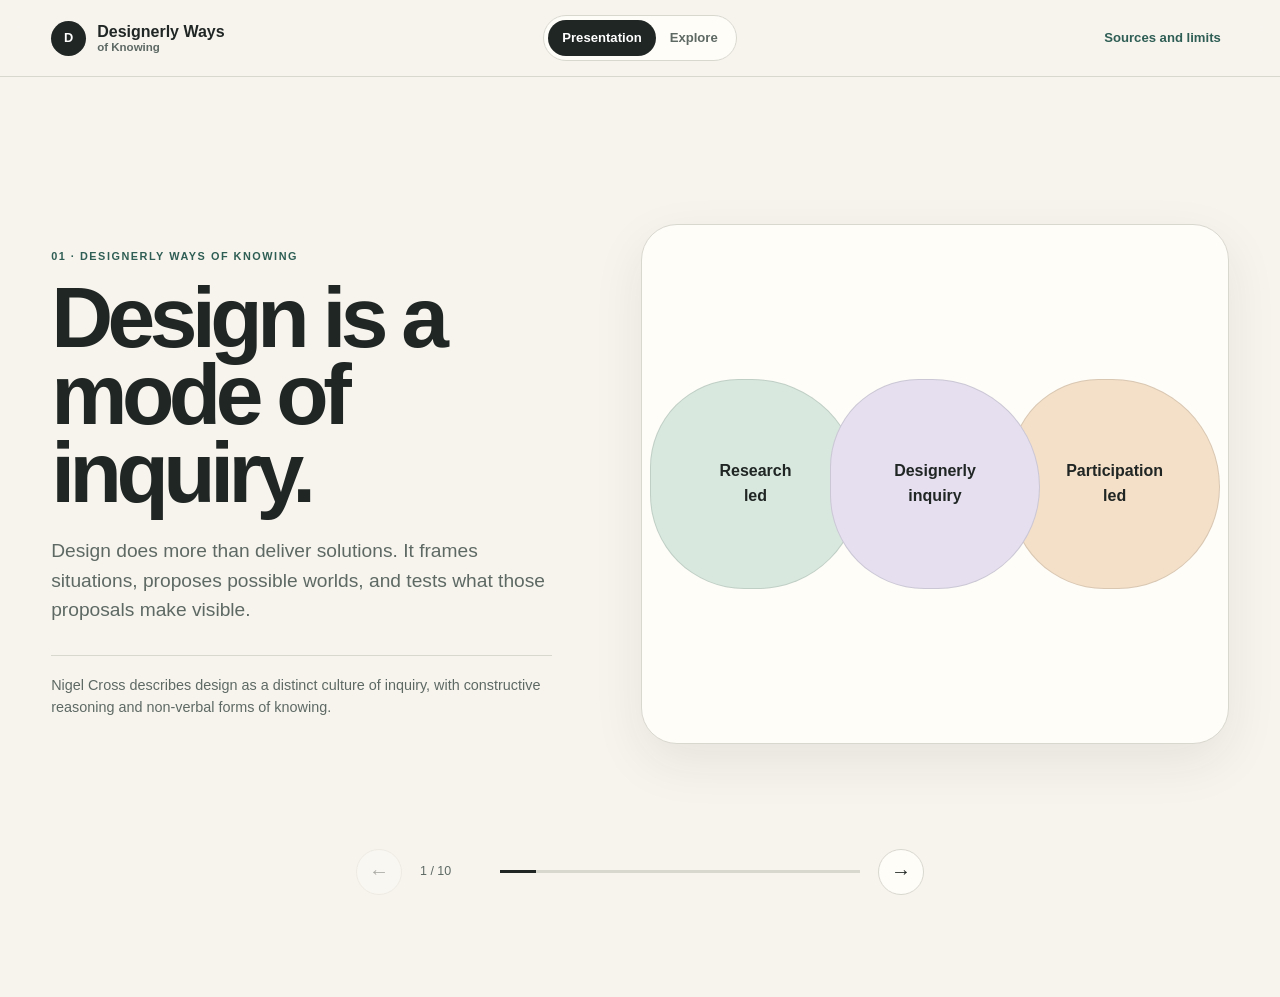
==== designerly-ways-of-knowing/index.html @ 23c3b117 "Add Designerly Ways of Knowing inquiry" ====
<!doctype html>
<html lang="en">
<head>
  <meta charset="utf-8">
  <meta name="viewport" content="width=device-width, initial-scale=1">
  <meta name="description" content="An interactive scholarly inquiry into generative design research as a way of framing, making, reflecting, and knowing with people.">
  <meta name="theme-color" content="#f7f4ee">
  <link rel="icon" href="data:,">
  <title>Designerly Ways of Knowing</title>
  <link rel="stylesheet" href="styles.css?v=1">
  <script type="application/ld+json">
  {"@context":"https://schema.org","@type":"ScholarlyArticle","headline":"Designerly Ways of Knowing","description":"An interactive inquiry into generative design research as a designerly mode of inquiry.","author":{"@type":"Person","name":"David Lamas"},"inLanguage":"en"}
  </script>
</head>
<body>
  <a class="skip-link" href="#main">Skip to content</a>
  <header class="site-header">
    <a class="wordmark" href="../" aria-label="Research maps home">
      <span class="wordmark-mark" aria-hidden="true">D</span>
      <span>Designerly Ways <small>of Knowing</small></span>
    </a>
    <nav class="mode-switch" aria-label="View mode">
      <button class="mode-button is-active" type="button" data-mode="presentation" aria-pressed="true">Presentation</button>
      <button class="mode-button" type="button" data-mode="exploration" aria-pressed="false">Explore</button>
    </nav>
    <button class="text-button" id="sources-open" type="button" aria-haspopup="dialog">Sources and limits</button>
  </header>

  <main id="main" tabindex="-1">
    <section id="presentation" class="mode-view" aria-label="Guided presentation">
      <div class="deck" id="deck" aria-live="polite"></div>
      <div class="deck-controls" aria-label="Presentation controls">
        <button class="round-button" id="slide-prev" type="button" aria-label="Previous step">←</button>
        <div class="deck-progress">
          <span id="slide-count">1 / 10</span>
          <div class="progress-track" aria-hidden="true"><span id="progress-bar"></span></div>
        </div>
        <button class="round-button" id="slide-next" type="button" aria-label="Next step">→</button>
      </div>
    </section>

    <section id="exploration" class="mode-view" hidden aria-label="Explore designerly knowing">
      <div class="explore-intro">
        <div>
          <p class="eyebrow">Exploration mode</p>
          <h1>Follow what makes knowledge expressible.</h1>
          <p>Start with a question. Move between forms of knowledge, expression, process, designed conditions, and interpretation. Each view stays partial by design.</p>
        </div>
        <button class="secondary-button" id="share-state" type="button">Copy this view</button>
      </div>

      <nav class="topic-tabs" id="topic-tabs" role="tablist" aria-label="Exploration topics"></nav>
      <div class="explore-layout">
        <section class="explore-stage" id="explore-stage" aria-live="polite"></section>
        <aside class="question-panel" aria-labelledby="question-title">
          <p class="eyebrow">Inquiry prompts</p>
          <h2 id="question-title">What needs attention?</h2>
          <div id="question-list"></div>
        </aside>
      </div>

      <section class="bridge-section" aria-labelledby="bridge-title">
        <div class="section-heading">
          <div><p class="eyebrow">From material to meaning</p><h2 id="bridge-title">Interpretation is part of the research design.</h2></div>
          <p>Artefacts, stories, maps, and quotations do not explain themselves. Researchers compare, group, contest, and translate them into provisional patterns and possibilities.</p>
        </div>
        <div class="bridge-flow" aria-label="Interpretive movement from traces to possibilities">
          <button type="button" data-bridge="traces"><strong>Traces</strong><span>artefacts, stories, maps</span></button>
          <span aria-hidden="true">→</span>
          <button type="button" data-bridge="patterns"><strong>Patterns</strong><span>similarities, tensions, absences</span></button>
          <span aria-hidden="true">→</span>
          <button type="button" data-bridge="insights"><strong>Insights</strong><span>situated interpretations</span></button>
          <span aria-hidden="true">→</span>
          <button type="button" data-bridge="possibilities"><strong>Possibilities</strong><span>imaginaries and design moves</span></button>
        </div>
        <p class="bridge-note" id="bridge-note" role="status">Select a stage to inspect the interpretive work it requires.</p>
      </section>

      <section class="case-section" id="case" aria-labelledby="case-title">
        <div class="section-heading">
          <div><p class="eyebrow">Applied case</p><h2 id="case-title">Democracy Labs as designed conditions</h2></div>
          <p>The case shows how sequence, artefacts, roles, facilitation, and institutional context shape collective inquiry. It does not establish universal effectiveness.</p>
        </div>
        <div class="case-grid">
          <div class="case-process" id="case-process" aria-label="Democracy Labs process"></div>
          <article class="case-detail" id="case-detail" aria-live="polite"></article>
        </div>
      </section>

      <section class="teaching-section" aria-labelledby="teaching-title">
        <details>
          <summary><span><span class="eyebrow">Optional teaching view</span><strong id="teaching-title">From framing to fieldwork</strong></span><span aria-hidden="true">+</span></summary>
          <p>The nine assignments translate the inquiry into a cumulative trajectory. They are course material, not a universal account of how generative research must proceed.</p>
          <ol id="teaching-path"></ol>
        </details>
      </section>
    </section>
  </main>

  <dialog class="drawer" id="sources-dialog" aria-labelledby="sources-title">
    <div class="drawer-head">
      <div><p class="eyebrow">Reading trail</p><h2 id="sources-title">Sources, construction, and limits</h2></div>
      <button class="icon-button" type="button" data-close="sources-dialog" aria-label="Close sources and limits">×</button>
    </div>
    <p class="drawer-intro">Conceptual sources, methodological sources, applied studies, and course material play different roles. The map is an authored teaching synthesis, not a claim that these sources form one settled theory.</p>
    <div class="source-tabs" id="source-tabs" role="tablist" aria-label="Source categories"></div>
    <div id="source-content"></div>
  </dialog>

  <div class="toast" id="toast" role="status" aria-live="polite"></div>
  <script src="data.js?v=1"></script>
  <script src="app.js?v=1"></script>
</body>
</html>
---- designerly-ways-of-knowing/styles.css ----
:root{--paper:#f7f4ee;--panel:#fffdf8;--ink:#202624;--muted:#5e6964;--line:#d9d8cf;--sage:#d8e8df;--peach:#f4dfc8;--lilac:#e5dff0;--rose:#efd8de;--blue:#dce8f2;--yellow:#f4edbd;--accent:#2f5e54;--focus:#9f4b2f;--shadow:0 18px 52px rgba(36,42,38,.08);--radius:24px;--max:1440px}
*{box-sizing:border-box}
html{scroll-behavior:smooth}
body{margin:0;background:var(--paper);color:var(--ink);font-family:Inter,ui-sans-serif,-apple-system,BlinkMacSystemFont,"Segoe UI",sans-serif;line-height:1.55}
button,input{font:inherit}button{color:inherit}a{color:inherit}:focus-visible{outline:3px solid var(--focus);outline-offset:4px}
.skip-link{position:fixed;top:-80px;left:16px;z-index:20;padding:10px 14px;border-radius:10px;background:var(--ink);color:white}.skip-link:focus{top:12px}
.site-header{position:sticky;top:0;z-index:10;display:grid;grid-template-columns:1fr auto 1fr;align-items:center;gap:22px;width:100%;padding:15px clamp(18px,4vw,58px);border-bottom:1px solid var(--line);background:rgba(247,244,238,.94);backdrop-filter:blur(14px)}
.wordmark{display:inline-flex;align-items:center;gap:11px;width:max-content;text-decoration:none;font-weight:790;line-height:1.05}.wordmark small{display:block;color:var(--muted);font-size:.72em;font-weight:650}.wordmark-mark{display:grid;place-items:center;width:35px;height:35px;border-radius:50%;background:var(--ink);color:white;font-size:.8rem}
.mode-switch{display:flex;padding:4px;border:1px solid var(--line);border-radius:999px;background:var(--panel)}.mode-button,.text-button,.secondary-button,.round-button,.icon-button{border:0;background:transparent;cursor:pointer}.mode-button{padding:8px 14px;border-radius:999px;color:var(--muted);font-size:.82rem;font-weight:760}.mode-button.is-active{background:var(--ink);color:white}.text-button{justify-self:end;padding:8px;color:var(--accent);font-size:.82rem;font-weight:780}.secondary-button{padding:10px 14px;border:1px solid var(--line);border-radius:999px;background:var(--panel);font-size:.82rem;font-weight:760}.secondary-button:hover{border-color:var(--ink)}
main{width:min(var(--max),100%);margin:auto}.mode-view{padding:clamp(24px,4vw,54px) clamp(18px,4vw,58px) clamp(60px,8vw,110px)}
.deck{min-height:calc(100vh - 190px);display:grid;align-items:center}.slide{display:grid;grid-template-columns:minmax(0,.92fr) minmax(380px,1.08fr);gap:clamp(36px,7vw,110px);align-items:center}.slide-copy{max-width:690px}.eyebrow{margin:0 0 14px;color:var(--accent);font-size:.68rem;font-weight:840;letter-spacing:.14em;text-transform:uppercase}.slide h1,.explore-intro h1{margin:0;font-size:clamp(3.1rem,6.7vw,7.2rem);line-height:.9;letter-spacing:-.064em}.slide-copy>p:not(.eyebrow){max-width:610px;margin:25px 0 0;color:var(--muted);font-size:clamp(1.05rem,1.5vw,1.25rem)}.slide-note{margin-top:30px!important;padding:18px 0 0;border-top:1px solid var(--line);font-size:.9rem!important}.slide-visual{min-height:520px;display:grid;place-items:center;border:1px solid var(--line);border-radius:36px;background:var(--panel);box-shadow:var(--shadow);overflow:hidden}.deck-controls{display:flex;align-items:center;justify-content:center;gap:18px;max-width:620px;margin:10px auto 0}.round-button{width:46px;height:46px;border:1px solid var(--line);border-radius:50%;background:var(--panel);font-size:1.25rem}.round-button:disabled{opacity:.35;cursor:default}.deck-progress{display:grid;grid-template-columns:auto minmax(150px,360px);align-items:center;gap:14px;width:min(440px,60vw);color:var(--muted);font-size:.78rem}.progress-track{height:3px;background:var(--line)}.progress-track span{display:block;height:100%;background:var(--ink);transition:width .25s ease}
.diagram{position:relative;width:min(640px,92%);min-height:420px;display:grid;place-items:center}.diagram button{cursor:pointer}.diagram-label{font-size:.68rem;font-weight:800;letter-spacing:.07em;text-transform:uppercase}.landscape{grid-template-columns:repeat(3,1fr);gap:0}.landscape .field{width:210px;height:210px;margin:-18px;border:1px solid rgba(32,38,36,.13);border-radius:45% 55% 52% 48%;display:grid;place-items:center;text-align:center;font-weight:780}.landscape .field:nth-child(1){background:var(--sage)}.landscape .field:nth-child(2){z-index:2;background:var(--lilac)}.landscape .field:nth-child(3){background:var(--peach)}
.coevolution{grid-template-columns:1fr auto 1fr}.coevolution .bubble{width:210px;height:210px;border-radius:50%;display:grid;place-items:center;padding:30px;text-align:center;font-size:1.3rem;font-weight:800}.coevolution .bubble:first-child{background:var(--peach)}.coevolution .bubble:last-child{background:var(--blue)}.coevolution .exchange{font-size:3rem;transform:rotate(12deg)}
.reflection-loop{width:350px;height:350px;border:52px solid var(--sage);border-right-color:var(--peach);border-bottom-color:var(--lilac);border-radius:50%;display:grid;place-items:center;text-align:center}.reflection-loop:before{content:"Action → consequence → attention → reframing";max-width:175px;font-weight:800}.reflection-loop:after{content:"↻";position:absolute;font-size:4rem;color:var(--accent)}
.depth-stack{align-content:center;gap:7px}.depth-stack .layer{width:clamp(220px,38vw,470px);padding:18px;border:1px solid rgba(32,38,36,.12);text-align:center;font-weight:780}.depth-stack .layer:nth-child(1){background:var(--yellow);border-radius:70px 70px 8px 8px}.depth-stack .layer:nth-child(2){width:82%;background:var(--sage)}.depth-stack .layer:nth-child(3){width:68%;background:var(--blue)}.depth-stack .layer:nth-child(4){width:54%;background:var(--rose);border-radius:8px 8px 50px 50px}
.venn{display:flex;justify-content:center}.venn span{width:190px;height:190px;margin:-22px;border:1px solid rgba(32,38,36,.14);border-radius:50%;display:grid;place-items:center;font-size:1.35rem;font-weight:820}.venn span:nth-child(1){background:rgba(244,237,189,.85)}.venn span:nth-child(2){z-index:2;background:rgba(216,232,223,.85)}.venn span:nth-child(3){background:rgba(229,223,240,.85)}
.expression-path{grid-template-columns:1fr auto 1fr auto 1fr;gap:10px}.expression-path .moment{width:150px;height:150px;border-radius:50%;display:grid;place-items:center;text-align:center;font-weight:800}.expression-path .moment:nth-child(1){background:var(--sage)}.expression-path .moment:nth-child(3){background:var(--lilac)}.expression-path .moment:nth-child(5){background:var(--peach)}.expression-path i{font-style:normal;font-size:2rem}
.process-line{grid-template-columns:repeat(4,1fr);gap:8px}.process-line .phase{min-height:230px;display:flex;flex-direction:column;justify-content:space-between;padding:24px 18px;border:1px solid rgba(32,38,36,.12);border-radius:80px 80px 20px 20px;text-align:center;font-weight:800}.process-line .phase small{color:var(--muted);font-weight:650}.process-line .phase:nth-child(1){background:var(--yellow)}.process-line .phase:nth-child(2){background:var(--sage)}.process-line .phase:nth-child(3){background:var(--rose)}.process-line .phase:nth-child(4){background:var(--blue)}
.bridge-mini{grid-template-columns:repeat(4,1fr);gap:8px}.bridge-mini span{min-height:120px;padding:18px;border:1px solid var(--line);display:grid;place-items:center;text-align:center;font-weight:780}.bridge-mini span:nth-child(1){background:var(--panel)}.bridge-mini span:nth-child(2){background:var(--sage)}.bridge-mini span:nth-child(3){background:var(--lilac)}.bridge-mini span:nth-child(4){background:var(--peach)}
.conditions-orbit{width:410px;height:410px;border-radius:50%;background:var(--lilac)}.conditions-orbit strong{z-index:2;width:145px;height:145px;border-radius:50%;display:grid;place-items:center;background:var(--ink);color:white;text-align:center}.conditions-orbit span{position:absolute;width:112px;height:112px;border:1px solid var(--line);border-radius:50%;display:grid;place-items:center;background:var(--panel);text-align:center;font-size:.75rem;font-weight:760}.conditions-orbit span:nth-of-type(1){top:0;left:149px}.conditions-orbit span:nth-of-type(2){right:5px;top:72px}.conditions-orbit span:nth-of-type(3){right:25px;bottom:44px}.conditions-orbit span:nth-of-type(4){bottom:0;left:149px}.conditions-orbit span:nth-of-type(5){left:25px;bottom:44px}.conditions-orbit span:nth-of-type(6){left:5px;top:72px}
.open-loop{width:370px;height:370px;border:50px solid var(--sage);border-right-color:transparent;border-radius:50%;display:grid;place-items:center;transform:rotate(-22deg)}.open-loop strong{max-width:190px;transform:rotate(22deg);text-align:center;font-size:1.35rem}.open-loop:after{content:"→";position:absolute;right:-8px;top:69px;transform:rotate(22deg);font-size:3rem}
.explore-intro{display:flex;justify-content:space-between;gap:36px;align-items:end;padding:20px 0 55px}.explore-intro>div{max-width:880px}.explore-intro h1{font-size:clamp(3rem,6vw,6.5rem)}.explore-intro p:last-child{max-width:670px;margin:24px 0 0;color:var(--muted);font-size:1.08rem}.topic-tabs,.source-tabs{display:flex;gap:8px;overflow-x:auto;padding:4px 3px 15px}.topic-tab,.source-tab{flex:none;padding:10px 15px;border:1px solid var(--line);border-radius:999px;background:var(--panel);cursor:pointer;font-size:.82rem;font-weight:770}.topic-tab[aria-selected="true"],.source-tab[aria-selected="true"]{border-color:var(--ink);background:var(--ink);color:white}.explore-layout{display:grid;grid-template-columns:minmax(0,1fr) 340px;gap:18px}.explore-stage,.question-panel{border:1px solid var(--line);border-radius:28px;background:var(--panel);box-shadow:var(--shadow)}.explore-stage{min-height:650px;padding:clamp(24px,4vw,48px)}.question-panel{padding:26px;align-self:start}.question-panel h2{margin:0 0 20px;font-size:1.45rem}.question-panel button{width:100%;padding:12px 0;border:0;border-top:1px solid var(--line);background:transparent;text-align:left;cursor:pointer;color:var(--muted);font-size:.86rem}.question-panel button:hover,.question-panel button.is-active{color:var(--ink)}.explore-head{max-width:760px}.explore-head h2{margin:0;font-size:clamp(2rem,4vw,4.2rem);line-height:.98;letter-spacing:-.045em}.explore-head p{color:var(--muted)}.interactive-area{margin-top:42px}.item-controls{display:flex;flex-wrap:wrap;gap:9px}.item-button{padding:10px 14px;border:1px solid var(--line);border-radius:999px;background:transparent;cursor:pointer;font-size:.82rem;font-weight:760}.item-button[aria-pressed="true"]{border-color:var(--ink);background:var(--ink);color:white}.item-detail{min-height:190px;margin-top:20px;padding:26px;border-radius:20px;background:var(--paper)}.item-detail h3{margin:0 0 10px;font-size:1.55rem}.item-detail p{max-width:720px;margin:0;color:var(--muted)}
.map-view{position:relative;min-height:400px;display:grid;grid-template-columns:repeat(3,1fr);gap:14px;align-items:center}.map-node{min-height:130px;padding:18px;border:1px solid var(--line);border-radius:50%;background:var(--panel);cursor:pointer;font-weight:800}.map-node[aria-pressed="true"]{background:var(--sage);border-color:var(--accent)}.map-node:nth-child(2n){transform:translateY(24px)}
.depth-view{display:grid;gap:8px;justify-items:center}.depth-view button{width:min(100%,620px);padding:18px;border:1px solid var(--line);background:var(--panel);cursor:pointer;font-weight:800}.depth-view button:nth-child(1){width:100%;background:var(--yellow);border-radius:60px 60px 8px 8px}.depth-view button:nth-child(2){width:86%;background:var(--sage)}.depth-view button:nth-child(3){width:72%;background:var(--blue)}.depth-view button:nth-child(4){width:58%;background:var(--rose);border-radius:8px 8px 40px 40px}.depth-view button[aria-pressed="true"]{outline:3px solid var(--ink);outline-offset:2px}
.expression-workspace{display:grid;grid-template-columns:1fr 1fr;gap:22px}.expression-forms,.time-forms{display:grid;gap:9px}.expression-forms button,.time-forms button{padding:18px;border:1px solid var(--line);border-radius:16px;background:var(--panel);cursor:pointer;text-align:left;font-weight:800}.expression-forms button[aria-pressed="true"]{background:var(--lilac)}.time-forms button[aria-pressed="true"]{background:var(--peach)}
.condition-grid{display:grid;grid-template-columns:repeat(4,1fr);gap:10px}.condition-grid button{min-height:110px;padding:16px;border:1px solid var(--line);border-radius:18px;background:var(--panel);cursor:pointer;font-weight:780}.condition-grid button[aria-pressed="true"]{background:var(--sage);border-color:var(--accent)}
.bridge-section,.case-section,.teaching-section{margin-top:54px}.section-heading{display:flex;justify-content:space-between;gap:30px;align-items:end;margin-bottom:24px}.section-heading h2{max-width:780px;margin:0;font-size:clamp(2rem,4vw,4rem);line-height:1;letter-spacing:-.045em}.section-heading>p{max-width:430px;margin:0;color:var(--muted)}.bridge-flow{display:grid;grid-template-columns:1fr auto 1fr auto 1fr auto 1fr;align-items:center;gap:8px}.bridge-flow button{min-height:150px;padding:20px;border:1px solid var(--line);border-radius:22px;background:var(--panel);cursor:pointer}.bridge-flow button:hover,.bridge-flow button.is-active{background:var(--sage)}.bridge-flow strong,.bridge-flow span{display:block}.bridge-flow span{color:var(--muted);font-size:.76rem}.bridge-flow>span{color:var(--ink);font-size:1.5rem}.bridge-note{min-height:53px;margin:14px 0 0;padding:14px 18px;border-left:3px solid var(--accent);background:var(--panel);color:var(--muted)}
.case-grid{display:grid;grid-template-columns:.9fr 1.1fr;gap:18px}.case-process{display:grid;grid-template-columns:repeat(2,1fr);gap:10px}.case-process button{min-height:145px;padding:18px;border:1px solid var(--line);border-radius:22px;background:var(--panel);cursor:pointer;text-align:left}.case-process button span{display:block;color:var(--accent);font-size:.7rem;font-weight:840}.case-process button strong{display:block;margin-top:18px;font-size:1.1rem}.case-process button[aria-pressed="true"]{background:var(--peach);border-color:var(--focus)}.case-detail{min-height:300px;padding:clamp(25px,4vw,44px);border:1px solid var(--line);border-radius:28px;background:var(--panel)}.case-detail h3{margin:0 0 15px;font-size:2rem}.case-detail p{color:var(--muted)}.case-cautions{margin:24px 0 0;padding:18px;border-radius:18px;background:var(--paper);font-size:.86rem}
.teaching-section details{border-top:1px solid var(--line);border-bottom:1px solid var(--line)}.teaching-section summary{display:flex;justify-content:space-between;align-items:center;padding:24px 0;cursor:pointer;list-style:none}.teaching-section summary strong{display:block;font-size:1.4rem}.teaching-section summary>span:last-child{font-size:2rem}.teaching-section details[open] summary>span:last-child{transform:rotate(45deg)}.teaching-section>details>p{max-width:700px;color:var(--muted)}#teaching-path{display:grid;grid-template-columns:repeat(3,1fr);gap:8px;padding:0 0 28px;counter-reset:item;list-style:none}#teaching-path li{padding:16px;border:1px solid var(--line);border-radius:16px;background:var(--panel);font-size:.86rem}#teaching-path li:before{counter-increment:item;content:counter(item,decimal-leading-zero);display:block;margin-bottom:12px;color:var(--accent);font-size:.7rem;font-weight:820}
.drawer{width:min(860px,calc(100% - 24px));max-height:88vh;padding:0;border:1px solid var(--line);border-radius:28px;background:var(--panel);color:var(--ink);box-shadow:0 30px 100px rgba(20,25,23,.2)}.drawer::backdrop{background:rgba(32,38,36,.36);backdrop-filter:blur(4px)}.drawer-head{position:sticky;top:0;z-index:2;display:flex;justify-content:space-between;align-items:start;padding:28px 32px 20px;border-bottom:1px solid var(--line);background:var(--panel)}.drawer h2{margin:0;font-size:2rem}.icon-button{width:42px;height:42px;border:1px solid var(--line);border-radius:50%;font-size:1.4rem}.drawer-intro{padding:22px 32px 0;color:var(--muted)}.source-tabs{padding:10px 32px 18px}.source-list,.limits-panel{padding:0 32px 32px}.source-item{padding:19px 0;border-top:1px solid var(--line)}.source-item h3{margin:0 0 5px;font-size:1rem}.source-item p{margin:5px 0;color:var(--muted);font-size:.84rem}.source-item a{color:var(--accent);font-weight:760}.limits-panel ol{padding-left:22px}.limits-panel li{margin:9px 0}.construction-note{padding:16px;border-radius:16px;background:var(--paper);color:var(--muted)}.toast{position:fixed;right:20px;bottom:20px;z-index:20;padding:11px 15px;border-radius:12px;background:var(--ink);color:white;font-size:.82rem;opacity:0;pointer-events:none;transform:translateY(8px);transition:.2s}.toast.is-visible{opacity:1;transform:none}
@media(max-width:980px){.slide{grid-template-columns:1fr}.slide-visual{min-height:430px}.deck{min-height:auto}.explore-layout{grid-template-columns:1fr}.question-panel{position:static}.condition-grid{grid-template-columns:repeat(2,1fr)}.bridge-flow{grid-template-columns:1fr}.bridge-flow>span{transform:rotate(90deg);text-align:center}.case-grid{grid-template-columns:1fr}.section-heading{align-items:start;flex-direction:column}.explore-intro{align-items:start;flex-direction:column}.explore-intro .secondary-button{align-self:flex-start}}
@media(max-width:680px){.site-header{grid-template-columns:1fr auto}.mode-switch{grid-column:1/-1;grid-row:2;justify-self:stretch}.mode-button{flex:1}.text-button{grid-column:2;grid-row:1}.wordmark{font-size:.88rem}.mode-view{padding-top:28px}.slide h1{font-size:clamp(2.8rem,16vw,4.8rem)}.slide-visual{min-height:360px;border-radius:24px}.diagram{min-height:330px}.landscape .field{width:135px;height:135px;margin:-12px;font-size:.72rem}.coevolution .bubble{width:140px;height:140px;padding:18px;font-size:.95rem}.reflection-loop{width:260px;height:260px;border-width:38px}.venn span{width:125px;height:125px;margin:-14px;font-size:1rem}.expression-path{grid-template-columns:1fr}.expression-path i{transform:rotate(90deg);text-align:center}.process-line{grid-template-columns:repeat(2,1fr)}.conditions-orbit{width:310px;height:310px}.conditions-orbit strong{width:115px;height:115px}.conditions-orbit span{width:83px;height:83px;font-size:.63rem}.conditions-orbit span:nth-of-type(1){left:114px}.conditions-orbit span:nth-of-type(2){top:51px}.conditions-orbit span:nth-of-type(3){bottom:30px}.conditions-orbit span:nth-of-type(4){left:114px}.conditions-orbit span:nth-of-type(5){bottom:30px}.conditions-orbit span:nth-of-type(6){top:51px}.open-loop{width:270px;height:270px;border-width:36px}.explore-stage{min-height:560px}.map-view{grid-template-columns:repeat(2,1fr)}.map-node:nth-child(2n){transform:none}.expression-workspace{grid-template-columns:1fr}.condition-grid{grid-template-columns:1fr 1fr}.case-process{grid-template-columns:1fr 1fr}#teaching-path{grid-template-columns:1fr}.drawer-head,.drawer-intro,.source-tabs,.source-list,.limits-panel{padding-left:20px;padding-right:20px}}
@media(max-width:440px){.landscape{grid-template-columns:1fr}.landscape .field{margin:-10px}.coevolution{grid-template-columns:1fr}.coevolution .exchange{transform:rotate(90deg)}.depth-stack .layer{font-size:.78rem}.process-line{grid-template-columns:1fr 1fr}.bridge-mini{grid-template-columns:1fr 1fr}.case-process{grid-template-columns:1fr}.condition-grid{grid-template-columns:1fr}.deck-progress{grid-template-columns:auto 1fr}.slide-visual{min-height:390px}}
@media(prefers-reduced-motion:reduce){*{scroll-behavior:auto!important;transition:none!important;animation:none!important}}
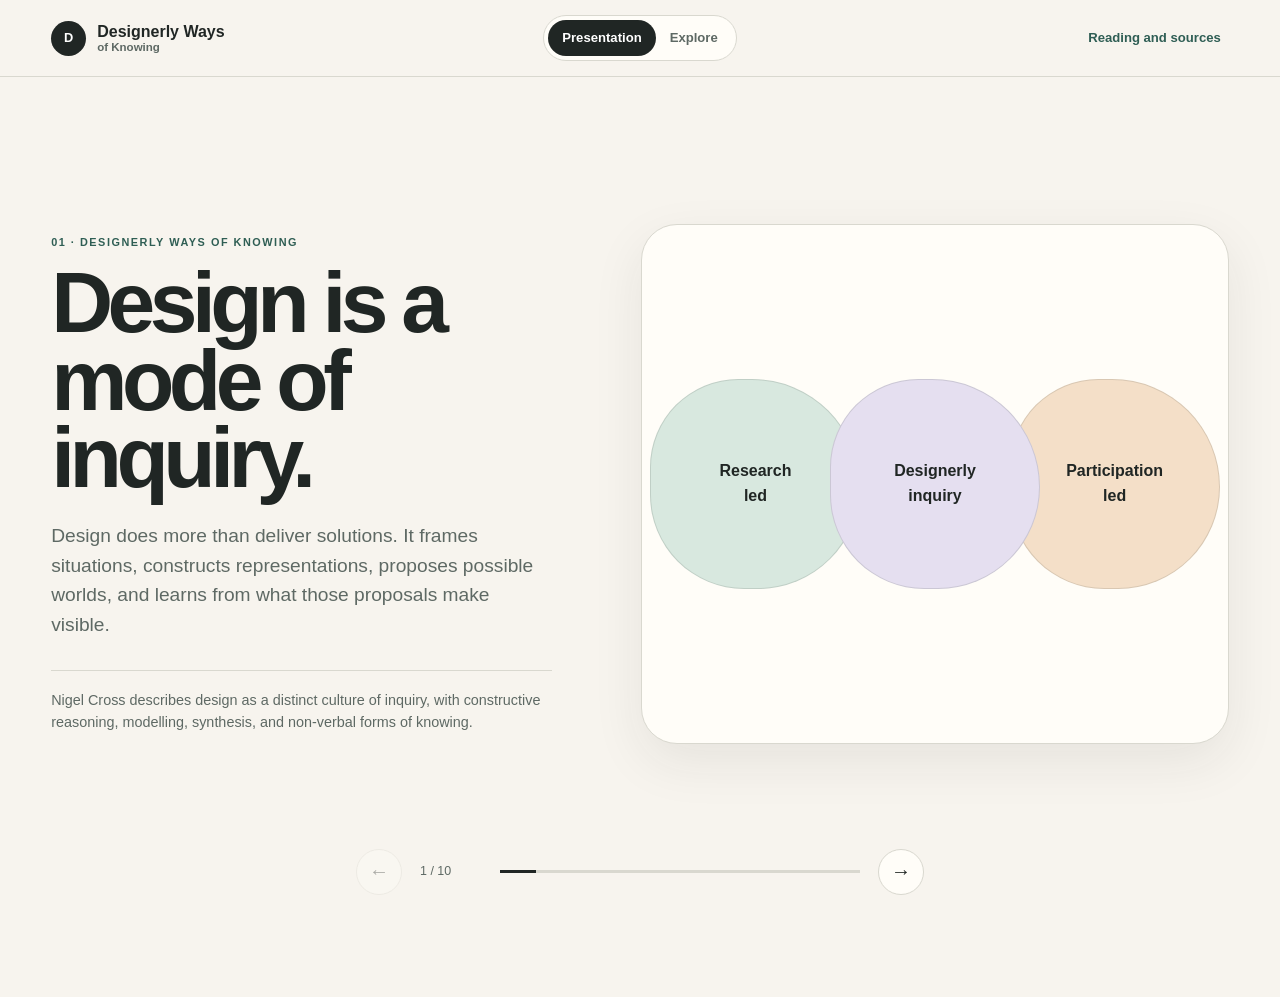
==== commit cb367bd1: "Expand Designerly Ways inquiry and source library" ====
--- a/designerly-ways-of-knowing/index.html
+++ b/designerly-ways-of-knowing/index.html
@@ -7,7 +7,7 @@
   <meta name="theme-color" content="#f7f4ee">
   <link rel="icon" href="data:,">
   <title>Designerly Ways of Knowing</title>
-  <link rel="stylesheet" href="styles.css?v=1">
+  <link rel="stylesheet" href="styles.css?v=2">
   <script type="application/ld+json">
   {"@context":"https://schema.org","@type":"ScholarlyArticle","headline":"Designerly Ways of Knowing","description":"An interactive inquiry into generative design research as a designerly mode of inquiry.","author":{"@type":"Person","name":"David Lamas"},"inLanguage":"en"}
   </script>
@@ -23,7 +23,7 @@
       <button class="mode-button is-active" type="button" data-mode="presentation" aria-pressed="true">Presentation</button>
       <button class="mode-button" type="button" data-mode="exploration" aria-pressed="false">Explore</button>
     </nav>
-    <button class="text-button" id="sources-open" type="button" aria-haspopup="dialog">Sources and limits</button>
+    <button class="text-button" id="sources-open" type="button" aria-haspopup="dialog">Reading and sources</button>
   </header>
 
   <main id="main" tabindex="-1">
@@ -44,10 +44,17 @@
         <div>
           <p class="eyebrow">Exploration mode</p>
           <h1>Follow what makes knowledge expressible.</h1>
-          <p>Start with a question. Move between forms of knowledge, expression, process, designed conditions, and interpretation. Each view stays partial by design.</p>
+          <p>Explore design as inquiry through its intellectual foundations, forms of reasoning, ways of expressing knowledge, material tools, staged processes, interpretive work, and designed conditions. Each view stays partial by design.</p>
         </div>
         <button class="secondary-button" id="share-state" type="button">Copy this view</button>
       </div>
+
+      <div class="corpus-strip" id="corpus-strip" aria-label="Contents of the inquiry"></div>
+
+      <section class="term-clarifier" aria-label="Terminology used in this inquiry">
+        <article><p class="eyebrow">Generative research</p><h2>Research that creates conditions for something not yet fully formed to emerge.</h2><p>The phrase can describe inquiries that generate ideas, accounts, hypotheses, or futures. Its meaning depends on the field and should not be assumed from the adjective alone.</p></article>
+        <article><p class="eyebrow">Generative design research</p><h2>A participatory design-research tradition centred on expression through making.</h2><p>Here it refers more specifically to research that combines sensitising, saying, doing, making, collective creativity, and future-oriented exploration so that tacit or latent knowing can take provisional form.</p></article>
+      </section>
 
       <nav class="topic-tabs" id="topic-tabs" role="tablist" aria-label="Exploration topics"></nav>
       <div class="explore-layout">
@@ -78,19 +85,29 @@
 
       <section class="case-section" id="case" aria-labelledby="case-title">
         <div class="section-heading">
-          <div><p class="eyebrow">Applied case</p><h2 id="case-title">Democracy Labs as designed conditions</h2></div>
-          <p>The case shows how sequence, artefacts, roles, facilitation, and institutional context shape collective inquiry. It does not establish universal effectiveness.</p>
+          <div><p class="eyebrow">Worked methodological illustration</p><h2 id="case-title">D4.1 shows how generative design research is approached.</h2></div>
+          <p>Democracy is the application domain. The wider methodological value lies in seeing how framing, sensitising, tools, sequence, roles, facilitation, recording, analysis, and adaptation are designed together. The case is inspectable, but it is not a universal recipe.</p>
         </div>
         <div class="case-grid">
           <div class="case-process" id="case-process" aria-label="Democracy Labs process"></div>
           <article class="case-detail" id="case-detail" aria-live="polite"></article>
         </div>
+        <div class="case-evidence" id="case-evidence"></div>
+      </section>
+
+      <section class="reading-section" id="reading" aria-labelledby="reading-title">
+        <div class="section-heading">
+          <div><p class="eyebrow">Claims and evidence</p><h2 id="reading-title">Read the inquiry through its sources.</h2></div>
+          <p>Foundational texts, methodological work, critical perspectives, empirical studies, and applied cases play different roles. Filter the library to inspect what each source contributes and what it cannot establish.</p>
+        </div>
+        <div class="reading-filters" id="reading-filters" role="group" aria-label="Filter reading library"></div>
+        <div class="reading-grid" id="reading-grid"></div>
       </section>
 
       <section class="teaching-section" aria-labelledby="teaching-title">
         <details>
-          <summary><span><span class="eyebrow">Optional teaching view</span><strong id="teaching-title">From framing to fieldwork</strong></span><span aria-hidden="true">+</span></summary>
-          <p>The nine assignments translate the inquiry into a cumulative trajectory. They are course material, not a universal account of how generative research must proceed.</p>
+          <summary><span><span class="eyebrow">Operational trajectory</span><strong id="teaching-title">How an inquiry becomes fieldwork</strong></span><span aria-hidden="true">+</span></summary>
+          <p>This nine-move trajectory was reconstructed from the course work as an example of how ideas become a situated protocol. It is included as methodological evidence, not as a student-facing course schedule or a universal recipe.</p>
           <ol id="teaching-path"></ol>
         </details>
       </section>
@@ -102,13 +119,16 @@
       <div><p class="eyebrow">Reading trail</p><h2 id="sources-title">Sources, construction, and limits</h2></div>
       <button class="icon-button" type="button" data-close="sources-dialog" aria-label="Close sources and limits">×</button>
     </div>
-    <p class="drawer-intro">Conceptual sources, methodological sources, applied studies, and course material play different roles. The map is an authored teaching synthesis, not a claim that these sources form one settled theory.</p>
+    <p class="drawer-intro">Conceptual sources, methodological sources, critical perspectives, empirical studies, applied cases, and public resources play different roles. This inquiry is an authored synthesis, not a claim that they form one settled theory.</p>
     <div class="source-tabs" id="source-tabs" role="tablist" aria-label="Source categories"></div>
     <div id="source-content"></div>
   </dialog>
 
   <div class="toast" id="toast" role="status" aria-live="polite"></div>
-  <script src="data.js?v=1"></script>
-  <script src="app.js?v=1"></script>
+  <script src="data/core.js?v=2"></script>
+  <script src="data/inquiry.js?v=2"></script>
+  <script src="data/democracy-labs.js?v=2"></script>
+  <script src="data/sources.js?v=2"></script>
+  <script src="app.js?v=2"></script>
 </body>
 </html>
--- a/designerly-ways-of-knowing/styles.css
+++ b/designerly-ways-of-knowing/styles.css
@@ -28,7 +28,21 @@
 .case-grid{display:grid;grid-template-columns:.9fr 1.1fr;gap:18px}.case-process{display:grid;grid-template-columns:repeat(2,1fr);gap:10px}.case-process button{min-height:145px;padding:18px;border:1px solid var(--line);border-radius:22px;background:var(--panel);cursor:pointer;text-align:left}.case-process button span{display:block;color:var(--accent);font-size:.7rem;font-weight:840}.case-process button strong{display:block;margin-top:18px;font-size:1.1rem}.case-process button[aria-pressed="true"]{background:var(--peach);border-color:var(--focus)}.case-detail{min-height:300px;padding:clamp(25px,4vw,44px);border:1px solid var(--line);border-radius:28px;background:var(--panel)}.case-detail h3{margin:0 0 15px;font-size:2rem}.case-detail p{color:var(--muted)}.case-cautions{margin:24px 0 0;padding:18px;border-radius:18px;background:var(--paper);font-size:.86rem}
 .teaching-section details{border-top:1px solid var(--line);border-bottom:1px solid var(--line)}.teaching-section summary{display:flex;justify-content:space-between;align-items:center;padding:24px 0;cursor:pointer;list-style:none}.teaching-section summary strong{display:block;font-size:1.4rem}.teaching-section summary>span:last-child{font-size:2rem}.teaching-section details[open] summary>span:last-child{transform:rotate(45deg)}.teaching-section>details>p{max-width:700px;color:var(--muted)}#teaching-path{display:grid;grid-template-columns:repeat(3,1fr);gap:8px;padding:0 0 28px;counter-reset:item;list-style:none}#teaching-path li{padding:16px;border:1px solid var(--line);border-radius:16px;background:var(--panel);font-size:.86rem}#teaching-path li:before{counter-increment:item;content:counter(item,decimal-leading-zero);display:block;margin-bottom:12px;color:var(--accent);font-size:.7rem;font-weight:820}
 .drawer{width:min(860px,calc(100% - 24px));max-height:88vh;padding:0;border:1px solid var(--line);border-radius:28px;background:var(--panel);color:var(--ink);box-shadow:0 30px 100px rgba(20,25,23,.2)}.drawer::backdrop{background:rgba(32,38,36,.36);backdrop-filter:blur(4px)}.drawer-head{position:sticky;top:0;z-index:2;display:flex;justify-content:space-between;align-items:start;padding:28px 32px 20px;border-bottom:1px solid var(--line);background:var(--panel)}.drawer h2{margin:0;font-size:2rem}.icon-button{width:42px;height:42px;border:1px solid var(--line);border-radius:50%;font-size:1.4rem}.drawer-intro{padding:22px 32px 0;color:var(--muted)}.source-tabs{padding:10px 32px 18px}.source-list,.limits-panel{padding:0 32px 32px}.source-item{padding:19px 0;border-top:1px solid var(--line)}.source-item h3{margin:0 0 5px;font-size:1rem}.source-item p{margin:5px 0;color:var(--muted);font-size:.84rem}.source-item a{color:var(--accent);font-weight:760}.limits-panel ol{padding-left:22px}.limits-panel li{margin:9px 0}.construction-note{padding:16px;border-radius:16px;background:var(--paper);color:var(--muted)}.toast{position:fixed;right:20px;bottom:20px;z-index:20;padding:11px 15px;border-radius:12px;background:var(--ink);color:white;font-size:.82rem;opacity:0;pointer-events:none;transform:translateY(8px);transition:.2s}.toast.is-visible{opacity:1;transform:none}
+.corpus-strip{display:grid;grid-template-columns:repeat(6,1fr);gap:8px;margin:0 0 28px}.corpus-strip div{min-height:92px;padding:15px;border:1px solid var(--line);border-radius:17px;background:var(--panel)}.corpus-strip strong,.corpus-strip span{display:block}.corpus-strip strong{font-size:1.6rem;line-height:1}.corpus-strip span{margin-top:9px;color:var(--muted);font-size:.72rem}
+.term-clarifier{display:grid;grid-template-columns:1fr 1fr;gap:10px;margin:0 0 28px}.term-clarifier article{padding:22px;border:1px solid var(--line);border-radius:20px;background:var(--panel)}.term-clarifier article:first-child{background:var(--blue)}.term-clarifier article:last-child{background:var(--lilac)}.term-clarifier h2{margin:0;font-size:1.25rem;line-height:1.15}.term-clarifier p:last-child{margin-bottom:0;color:var(--muted);font-size:.84rem}
+.detail-row{display:grid;grid-template-columns:145px 1fr;gap:18px;margin-top:16px;padding-top:16px;border-top:1px solid var(--line);font-size:.86rem}.detail-row span{color:var(--muted)}.lead-question{margin-bottom:18px!important;color:var(--ink)!important;font-size:1.05rem;font-weight:720}.formula{display:inline-block;margin:0 0 18px!important;padding:7px 11px;border-radius:8px;background:var(--ink);color:white!important;font-family:ui-monospace,SFMono-Regular,Menlo,monospace;font-size:.78rem}
+.landscape-axis{display:flex;justify-content:space-between;margin-bottom:10px;color:var(--muted);font-size:.7rem;font-weight:750;text-transform:uppercase;letter-spacing:.08em}.landscape-grid{display:grid;grid-template-columns:repeat(4,1fr);gap:9px}.landscape-grid button,.reasoning-grid button,.process-browser button,.analysis-flow button{padding:15px;border:1px solid var(--line);border-radius:16px;background:var(--panel);cursor:pointer;font-weight:760}.landscape-grid button[aria-pressed="true"],.reasoning-grid button[aria-pressed="true"],.process-browser button[aria-pressed="true"],.analysis-flow button[aria-pressed="true"]{border-color:var(--accent);background:var(--sage)}
+.reasoning-grid{display:grid;grid-template-columns:repeat(3,1fr);gap:10px}.reasoning-grid button{min-height:105px;font-size:1rem}.reasoning-grid button:nth-child(1){background:var(--blue)}.reasoning-grid button:nth-child(2){background:var(--yellow)}.reasoning-grid button:nth-child(3){background:var(--peach)}.reasoning-diagram{grid-template-columns:repeat(3,1fr);gap:10px}.reasoning-diagram span,.reasoning-diagram strong{width:160px;height:160px;border:1px solid var(--line);border-radius:50%;display:grid;place-items:center;text-align:center}.reasoning-diagram span:nth-child(1){background:var(--blue)}.reasoning-diagram span:nth-child(2){background:var(--yellow)}.reasoning-diagram strong{background:var(--peach)}.reasoning-diagram small{display:block;color:var(--muted)}
+.reflection-diagram{grid-template-columns:repeat(2,110px);grid-template-rows:repeat(2,110px);gap:105px}.reflection-diagram>span{z-index:2;display:grid;place-items:center;border:1px solid var(--line);border-radius:50%;background:var(--panel);font-weight:800}.reflection-diagram .reflection-loop{position:absolute;width:350px;height:350px;border-width:42px}.reflection-diagram .reflection-loop:before{content:""}.reflection-diagram .reflection-loop:after{content:"↻"}
+.tool-filters,.reading-filters{display:flex;flex-wrap:wrap;gap:8px;margin-bottom:16px}.tool-filters button,.reading-filters button{padding:8px 12px;border:1px solid var(--line);border-radius:999px;background:var(--panel);cursor:pointer;font-size:.78rem;font-weight:740}.tool-filters button[aria-pressed="true"],.reading-filters button[aria-pressed="true"]{border-color:var(--ink);background:var(--ink);color:white}.tool-browser{display:grid;grid-template-columns:minmax(260px,.72fr) minmax(0,1.28fr);gap:14px}.tool-list{max-height:520px;overflow:auto;padding-right:5px}.tool-list button{width:100%;display:grid;gap:4px;padding:14px;border:0;border-bottom:1px solid var(--line);background:transparent;cursor:pointer;text-align:left}.tool-list button[aria-pressed="true"]{border-radius:14px;background:var(--lilac)}.tool-list span,.tool-list small{color:var(--muted);font-size:.68rem}.tool-list strong{font-size:.92rem}.tool-detail{margin-top:0}
+.process-browser{display:grid;grid-template-columns:repeat(6,1fr);gap:7px}.process-browser button{min-height:105px;padding:10px;font-size:.78rem}.move-grid{display:grid;grid-template-columns:repeat(2,1fr);gap:7px;margin-top:18px}.move-grid span{padding:10px;border-radius:10px;background:var(--panel);font-size:.78rem}.analysis-flow{display:grid;grid-template-columns:repeat(6,1fr);gap:7px}.analysis-flow button{position:relative;min-height:82px;font-size:.75rem}.analysis-flow button:not(:last-child):after{content:"→";position:absolute;right:-10px;top:30px;z-index:2}.case-overview{padding:clamp(24px,4vw,40px);border-radius:24px;background:var(--lilac)}.case-overview h3{max-width:760px;margin:0;font-size:clamp(2rem,4vw,3.8rem);line-height:1}.case-overview>p:not(.eyebrow){max-width:780px;color:var(--muted)}.case-metrics{display:grid;grid-template-columns:repeat(3,1fr);gap:8px;margin:26px 0}.case-metrics div{padding:15px;border-radius:15px;background:rgba(255,253,248,.72)}.case-metrics strong,.case-metrics span,.case-metrics small{display:block}.case-metrics strong{font-size:1.45rem}.case-metrics span{font-weight:750}.case-metrics small{margin-top:5px;color:var(--muted)}
+.case-columns{display:grid;grid-template-columns:1fr 1fr;gap:18px;margin:20px 0}.case-columns strong{font-size:.78rem;text-transform:uppercase;letter-spacing:.08em}.case-columns ul{margin:8px 0 0;padding-left:18px;color:var(--muted);font-size:.86rem}.case-evidence{margin-top:18px}.case-condition-tabs{display:grid;grid-template-columns:repeat(4,1fr);gap:8px}.case-condition-tabs details{padding:14px;border:1px solid var(--line);border-radius:15px;background:var(--panel)}.case-condition-tabs summary{cursor:pointer;font-weight:780}.case-condition-tabs p{font-size:.78rem;color:var(--muted)}.evidence-ledger{margin-top:36px}.evidence-ledger>h3,.proposal-grid>h3{grid-column:1/-1;margin:0 0 10px;font-size:1.5rem}.evidence-ledger{display:grid;grid-template-columns:repeat(2,1fr);gap:9px}.evidence-ledger article,.proposal-grid article{padding:18px;border:1px solid var(--line);border-radius:17px;background:var(--panel)}.evidence-ledger h4,.proposal-grid h4{margin:0 0 9px}.evidence-ledger p,.proposal-grid p,.proposal-grid small{color:var(--muted);font-size:.8rem}.proposal-grid{display:grid;grid-template-columns:repeat(3,1fr);gap:9px;margin-top:36px}
+.reading-section{margin-top:70px}.reading-grid{display:grid;grid-template-columns:repeat(3,1fr);gap:10px}.reading-card{display:flex;flex-direction:column;min-height:380px;padding:22px;border:1px solid var(--line);border-radius:20px;background:var(--panel)}.reading-card h3{margin:0;font-size:1.25rem;line-height:1.15}.reading-card .byline{margin:8px 0 20px;color:var(--accent);font-weight:720}.reading-card>p:not(.eyebrow){color:var(--muted);font-size:.84rem}.reading-card details{margin:12px 0 20px;padding-top:12px;border-top:1px solid var(--line);color:var(--muted);font-size:.8rem}.reading-card summary{cursor:pointer;color:var(--ink);font-weight:720}.reading-card a{margin-top:auto;color:var(--accent);font-size:.82rem;font-weight:760}.source-limit{padding:10px;border-radius:10px;background:var(--paper)}
+#teaching-path li{display:grid;grid-template-columns:auto 1fr;gap:12px}#teaching-path li:before{display:none}#teaching-path li>span{color:var(--accent);font-size:.7rem;font-weight:820}#teaching-path li p{margin:5px 0;color:var(--muted)}#teaching-path li small{display:block;color:var(--muted)}
 @media(max-width:980px){.slide{grid-template-columns:1fr}.slide-visual{min-height:430px}.deck{min-height:auto}.explore-layout{grid-template-columns:1fr}.question-panel{position:static}.condition-grid{grid-template-columns:repeat(2,1fr)}.bridge-flow{grid-template-columns:1fr}.bridge-flow>span{transform:rotate(90deg);text-align:center}.case-grid{grid-template-columns:1fr}.section-heading{align-items:start;flex-direction:column}.explore-intro{align-items:start;flex-direction:column}.explore-intro .secondary-button{align-self:flex-start}}
 @media(max-width:680px){.site-header{grid-template-columns:1fr auto}.mode-switch{grid-column:1/-1;grid-row:2;justify-self:stretch}.mode-button{flex:1}.text-button{grid-column:2;grid-row:1}.wordmark{font-size:.88rem}.mode-view{padding-top:28px}.slide h1{font-size:clamp(2.8rem,16vw,4.8rem)}.slide-visual{min-height:360px;border-radius:24px}.diagram{min-height:330px}.landscape .field{width:135px;height:135px;margin:-12px;font-size:.72rem}.coevolution .bubble{width:140px;height:140px;padding:18px;font-size:.95rem}.reflection-loop{width:260px;height:260px;border-width:38px}.venn span{width:125px;height:125px;margin:-14px;font-size:1rem}.expression-path{grid-template-columns:1fr}.expression-path i{transform:rotate(90deg);text-align:center}.process-line{grid-template-columns:repeat(2,1fr)}.conditions-orbit{width:310px;height:310px}.conditions-orbit strong{width:115px;height:115px}.conditions-orbit span{width:83px;height:83px;font-size:.63rem}.conditions-orbit span:nth-of-type(1){left:114px}.conditions-orbit span:nth-of-type(2){top:51px}.conditions-orbit span:nth-of-type(3){bottom:30px}.conditions-orbit span:nth-of-type(4){left:114px}.conditions-orbit span:nth-of-type(5){bottom:30px}.conditions-orbit span:nth-of-type(6){top:51px}.open-loop{width:270px;height:270px;border-width:36px}.explore-stage{min-height:560px}.map-view{grid-template-columns:repeat(2,1fr)}.map-node:nth-child(2n){transform:none}.expression-workspace{grid-template-columns:1fr}.condition-grid{grid-template-columns:1fr 1fr}.case-process{grid-template-columns:1fr 1fr}#teaching-path{grid-template-columns:1fr}.drawer-head,.drawer-intro,.source-tabs,.source-list,.limits-panel{padding-left:20px;padding-right:20px}}
 @media(max-width:440px){.landscape{grid-template-columns:1fr}.landscape .field{margin:-10px}.coevolution{grid-template-columns:1fr}.coevolution .exchange{transform:rotate(90deg)}.depth-stack .layer{font-size:.78rem}.process-line{grid-template-columns:1fr 1fr}.bridge-mini{grid-template-columns:1fr 1fr}.case-process{grid-template-columns:1fr}.condition-grid{grid-template-columns:1fr}.deck-progress{grid-template-columns:auto 1fr}.slide-visual{min-height:390px}}
+@media(max-width:1100px){.corpus-strip{grid-template-columns:repeat(3,1fr)}.landscape-grid{grid-template-columns:repeat(3,1fr)}.process-browser,.analysis-flow{grid-template-columns:repeat(3,1fr)}.analysis-flow button:after{display:none}.case-condition-tabs{grid-template-columns:repeat(2,1fr)}.reading-grid{grid-template-columns:repeat(2,1fr)}}
+@media(max-width:760px){.corpus-strip{grid-template-columns:repeat(2,1fr)}.term-clarifier{grid-template-columns:1fr}.landscape-grid{grid-template-columns:repeat(2,1fr)}.tool-browser{grid-template-columns:1fr}.tool-list{max-height:330px}.process-browser,.analysis-flow{grid-template-columns:repeat(2,1fr)}.case-metrics{grid-template-columns:repeat(2,1fr)}.case-columns{grid-template-columns:1fr}.evidence-ledger{grid-template-columns:1fr}.proposal-grid{grid-template-columns:repeat(2,1fr)}.reading-grid{grid-template-columns:1fr}.reading-card{min-height:0}.detail-row{grid-template-columns:1fr;gap:5px}.reasoning-diagram span,.reasoning-diagram strong{width:115px;height:115px}.reflection-diagram{grid-template-columns:repeat(2,85px);grid-template-rows:repeat(2,85px);gap:90px}.reflection-diagram .reflection-loop{width:285px;height:285px}}
+@media(max-width:480px){.corpus-strip{grid-template-columns:1fr 1fr}.corpus-strip div{min-height:78px}.landscape-grid{grid-template-columns:1fr 1fr}.reasoning-grid{grid-template-columns:1fr}.process-browser,.analysis-flow{grid-template-columns:1fr 1fr}.case-metrics{grid-template-columns:1fr}.case-condition-tabs{grid-template-columns:1fr}.proposal-grid{grid-template-columns:1fr}.move-grid{grid-template-columns:1fr}.reasoning-diagram{grid-template-columns:1fr}.reasoning-diagram span,.reasoning-diagram strong{width:125px;height:125px}.reflection-diagram{gap:70px}.reflection-diagram .reflection-loop{width:250px;height:250px;border-width:32px}}
 @media(prefers-reduced-motion:reduce){*{scroll-behavior:auto!important;transition:none!important;animation:none!important}}
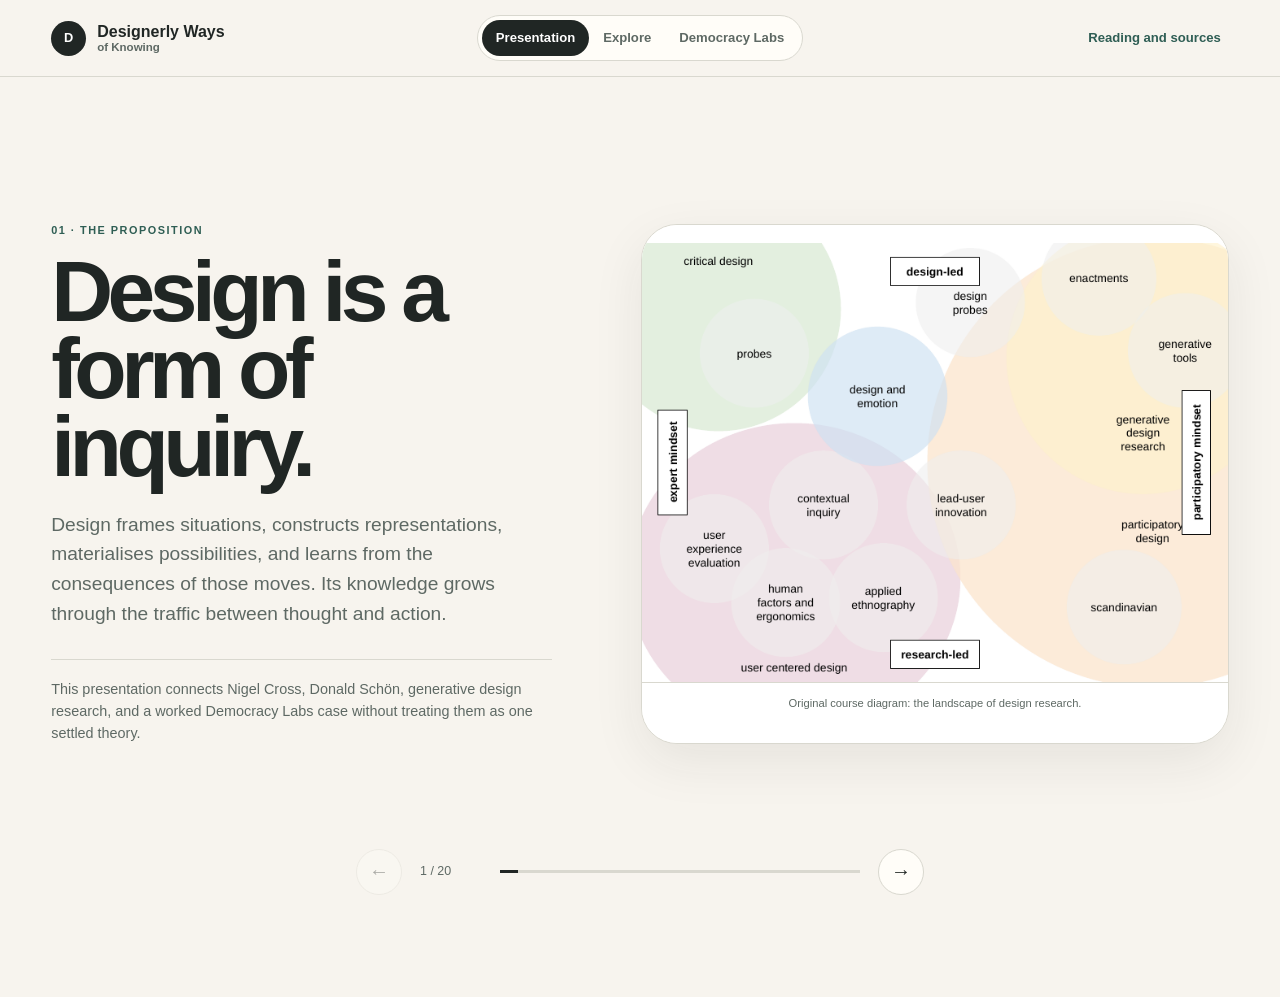
==== commit 07e5d9b0: "Rework Designerly Ways into linked inquiry modes" ====
--- a/designerly-ways-of-knowing/index.html
+++ b/designerly-ways-of-knowing/index.html
@@ -7,7 +7,7 @@
   <meta name="theme-color" content="#f7f4ee">
   <link rel="icon" href="data:,">
   <title>Designerly Ways of Knowing</title>
-  <link rel="stylesheet" href="styles.css?v=2">
+  <link rel="stylesheet" href="styles.css?v=3">
   <script type="application/ld+json">
   {"@context":"https://schema.org","@type":"ScholarlyArticle","headline":"Designerly Ways of Knowing","description":"An interactive inquiry into generative design research as a designerly mode of inquiry.","author":{"@type":"Person","name":"David Lamas"},"inLanguage":"en"}
   </script>
@@ -22,6 +22,7 @@
     <nav class="mode-switch" aria-label="View mode">
       <button class="mode-button is-active" type="button" data-mode="presentation" aria-pressed="true">Presentation</button>
       <button class="mode-button" type="button" data-mode="exploration" aria-pressed="false">Explore</button>
+      <button class="mode-button" type="button" data-mode="case" aria-pressed="false">Democracy Labs</button>
     </nav>
     <button class="text-button" id="sources-open" type="button" aria-haspopup="dialog">Reading and sources</button>
   </header>
@@ -32,7 +33,7 @@
       <div class="deck-controls" aria-label="Presentation controls">
         <button class="round-button" id="slide-prev" type="button" aria-label="Previous step">←</button>
         <div class="deck-progress">
-          <span id="slide-count">1 / 10</span>
+          <span id="slide-count">1 / 20</span>
           <div class="progress-track" aria-hidden="true"><span id="progress-bar"></span></div>
         </div>
         <button class="round-button" id="slide-next" type="button" aria-label="Next step">→</button>
@@ -42,9 +43,9 @@
     <section id="exploration" class="mode-view" hidden aria-label="Explore designerly knowing">
       <div class="explore-intro">
         <div>
-          <p class="eyebrow">Exploration mode</p>
-          <h1>Follow what makes knowledge expressible.</h1>
-          <p>Explore design as inquiry through its intellectual foundations, forms of reasoning, ways of expressing knowledge, material tools, staged processes, interpretive work, and designed conditions. Each view stays partial by design.</p>
+          <p class="eyebrow">Concept map and atlas</p>
+          <h1>Explore how designerly inquiry holds together.</h1>
+          <p>Begin with the concept map. Follow relations among inquiry, reasoning, knowing, participation, materiality, and interpretation. Then use the atlas and reading library to examine each area in depth.</p>
         </div>
         <button class="secondary-button" id="share-state" type="button">Copy this view</button>
       </div>
@@ -56,6 +57,18 @@
         <article><p class="eyebrow">Generative design research</p><h2>A participatory design-research tradition centred on expression through making.</h2><p>Here it refers more specifically to research that combines sensitising, saying, doing, making, collective creativity, and future-oriented exploration so that tacit or latent knowing can take provisional form.</p></article>
       </section>
 
+      <section class="concept-map-section" aria-labelledby="concept-map-title">
+        <div class="section-heading">
+          <div><p class="eyebrow">Interactive concept map</p><h2 id="concept-map-title">One inquiry, six connected territories.</h2></div>
+          <p>Select a territory, then a concept. Each concept links to its key references and to concrete instances in the Democracy Labs case.</p>
+        </div>
+        <div class="concept-map-layout">
+          <div class="concept-map" id="concept-map" aria-label="Concept map of designerly inquiry"></div>
+          <article class="concept-detail" id="concept-detail" aria-live="polite"></article>
+        </div>
+      </section>
+
+      <div class="atlas-heading"><p class="eyebrow">Concept atlas</p><h2>Compare definitions, tools, processes, and tensions.</h2></div>
       <nav class="topic-tabs" id="topic-tabs" role="tablist" aria-label="Exploration topics"></nav>
       <div class="explore-layout">
         <section class="explore-stage" id="explore-stage" aria-live="polite"></section>
@@ -83,18 +96,6 @@
         <p class="bridge-note" id="bridge-note" role="status">Select a stage to inspect the interpretive work it requires.</p>
       </section>
 
-      <section class="case-section" id="case" aria-labelledby="case-title">
-        <div class="section-heading">
-          <div><p class="eyebrow">Worked methodological illustration</p><h2 id="case-title">D4.1 shows how generative design research is approached.</h2></div>
-          <p>Democracy is the application domain. The wider methodological value lies in seeing how framing, sensitising, tools, sequence, roles, facilitation, recording, analysis, and adaptation are designed together. The case is inspectable, but it is not a universal recipe.</p>
-        </div>
-        <div class="case-grid">
-          <div class="case-process" id="case-process" aria-label="Democracy Labs process"></div>
-          <article class="case-detail" id="case-detail" aria-live="polite"></article>
-        </div>
-        <div class="case-evidence" id="case-evidence"></div>
-      </section>
-
       <section class="reading-section" id="reading" aria-labelledby="reading-title">
         <div class="section-heading">
           <div><p class="eyebrow">Claims and evidence</p><h2 id="reading-title">Read the inquiry through its sources.</h2></div>
@@ -104,10 +105,33 @@
         <div class="reading-grid" id="reading-grid"></div>
       </section>
 
+    </section>
+
+    <section id="case-study" class="mode-view" hidden aria-label="Democracy Labs case study">
+      <div class="case-hero">
+        <div><p class="eyebrow">Worked case study</p><h1>Democracy Labs</h1><p>A multilevel, multistakeholder exploration of how generative design research was framed, staged, materialised, facilitated, recorded, interpreted, and translated across six European country contexts.</p></div>
+        <div class="case-hero-note"><strong>Why this case matters</strong><p>D4.1 makes the intended research design inspectable. Later publications make participant experience, cross-country analysis, tensions, and limits available for comparison.</p></div>
+      </div>
+
+      <section class="case-atlas-section" aria-labelledby="case-atlas-title">
+        <div class="section-heading"><div><p class="eyebrow">Case atlas</p><h2 id="case-atlas-title">Move across levels and stakeholders.</h2></div><p>Filter the case by scale or stakeholder. Select a component to inspect its purpose, evidence, risks, and connected concepts.</p></div>
+        <div class="case-filter-block"><div><strong>Level</strong><div id="case-levels" class="case-filters"></div></div><div><strong>Stakeholder</strong><div id="case-stakeholders" class="case-filters"></div></div></div>
+        <div class="case-atlas-layout"><div class="case-atlas" id="case-atlas"></div><article class="case-component-detail" id="case-component-detail" aria-live="polite"></article></div>
+      </section>
+
+      <section class="case-section" id="case" aria-labelledby="case-title">
+        <div class="section-heading">
+          <div><p class="eyebrow">Published process</p><h2 id="case-title">Four linked movements through experience and possibility.</h2></div>
+          <p>The D4.1 sequence provides a worked example of generative design research. It shows how an activity system is assembled, not a universal recipe for every inquiry.</p>
+        </div>
+        <div class="case-grid"><div class="case-process" id="case-process" aria-label="Democracy Labs process"></div><article class="case-detail" id="case-detail" aria-live="polite"></article></div>
+        <div class="case-evidence" id="case-evidence"></div>
+      </section>
+
       <section class="teaching-section" aria-labelledby="teaching-title">
         <details>
-          <summary><span><span class="eyebrow">Operational trajectory</span><strong id="teaching-title">How an inquiry becomes fieldwork</strong></span><span aria-hidden="true">+</span></summary>
-          <p>This nine-move trajectory was reconstructed from the course work as an example of how ideas become a situated protocol. It is included as methodological evidence, not as a student-facing course schedule or a universal recipe.</p>
+          <summary><span><span class="eyebrow">From concept to fieldwork</span><strong id="teaching-title">A nine-move operational trajectory</strong></span><span aria-hidden="true">+</span></summary>
+          <p>The course work has been reconstructed here as methodological evidence showing how a general framework becomes a situated protocol. Dates, submissions, and student instructions are deliberately excluded.</p>
           <ol id="teaching-path"></ol>
         </details>
       </section>
@@ -125,10 +149,10 @@
   </dialog>
 
   <div class="toast" id="toast" role="status" aria-live="polite"></div>
-  <script src="data/core.js?v=2"></script>
-  <script src="data/inquiry.js?v=2"></script>
-  <script src="data/democracy-labs.js?v=2"></script>
-  <script src="data/sources.js?v=2"></script>
-  <script src="app.js?v=2"></script>
+  <script src="data/core.js?v=3"></script>
+  <script src="data/inquiry.js?v=3"></script>
+  <script src="data/democracy-labs.js?v=3"></script>
+  <script src="data/sources.js?v=3"></script>
+  <script src="app.js?v=3"></script>
 </body>
 </html>
--- a/designerly-ways-of-knowing/styles.css
+++ b/designerly-ways-of-knowing/styles.css
@@ -39,9 +39,17 @@
 .case-columns{display:grid;grid-template-columns:1fr 1fr;gap:18px;margin:20px 0}.case-columns strong{font-size:.78rem;text-transform:uppercase;letter-spacing:.08em}.case-columns ul{margin:8px 0 0;padding-left:18px;color:var(--muted);font-size:.86rem}.case-evidence{margin-top:18px}.case-condition-tabs{display:grid;grid-template-columns:repeat(4,1fr);gap:8px}.case-condition-tabs details{padding:14px;border:1px solid var(--line);border-radius:15px;background:var(--panel)}.case-condition-tabs summary{cursor:pointer;font-weight:780}.case-condition-tabs p{font-size:.78rem;color:var(--muted)}.evidence-ledger{margin-top:36px}.evidence-ledger>h3,.proposal-grid>h3{grid-column:1/-1;margin:0 0 10px;font-size:1.5rem}.evidence-ledger{display:grid;grid-template-columns:repeat(2,1fr);gap:9px}.evidence-ledger article,.proposal-grid article{padding:18px;border:1px solid var(--line);border-radius:17px;background:var(--panel)}.evidence-ledger h4,.proposal-grid h4{margin:0 0 9px}.evidence-ledger p,.proposal-grid p,.proposal-grid small{color:var(--muted);font-size:.8rem}.proposal-grid{display:grid;grid-template-columns:repeat(3,1fr);gap:9px;margin-top:36px}
 .reading-section{margin-top:70px}.reading-grid{display:grid;grid-template-columns:repeat(3,1fr);gap:10px}.reading-card{display:flex;flex-direction:column;min-height:380px;padding:22px;border:1px solid var(--line);border-radius:20px;background:var(--panel)}.reading-card h3{margin:0;font-size:1.25rem;line-height:1.15}.reading-card .byline{margin:8px 0 20px;color:var(--accent);font-weight:720}.reading-card>p:not(.eyebrow){color:var(--muted);font-size:.84rem}.reading-card details{margin:12px 0 20px;padding-top:12px;border-top:1px solid var(--line);color:var(--muted);font-size:.8rem}.reading-card summary{cursor:pointer;color:var(--ink);font-weight:720}.reading-card a{margin-top:auto;color:var(--accent);font-size:.82rem;font-weight:760}.source-limit{padding:10px;border-radius:10px;background:var(--paper)}
 #teaching-path li{display:grid;grid-template-columns:auto 1fr;gap:12px}#teaching-path li:before{display:none}#teaching-path li>span{color:var(--accent);font-size:.7rem;font-weight:820}#teaching-path li p{margin:5px 0;color:var(--muted)}#teaching-path li small{display:block;color:var(--muted)}
-@media(max-width:980px){.slide{grid-template-columns:1fr}.slide-visual{min-height:430px}.deck{min-height:auto}.explore-layout{grid-template-columns:1fr}.question-panel{position:static}.condition-grid{grid-template-columns:repeat(2,1fr)}.bridge-flow{grid-template-columns:1fr}.bridge-flow>span{transform:rotate(90deg);text-align:center}.case-grid{grid-template-columns:1fr}.section-heading{align-items:start;flex-direction:column}.explore-intro{align-items:start;flex-direction:column}.explore-intro .secondary-button{align-self:flex-start}}
-@media(max-width:680px){.site-header{grid-template-columns:1fr auto}.mode-switch{grid-column:1/-1;grid-row:2;justify-self:stretch}.mode-button{flex:1}.text-button{grid-column:2;grid-row:1}.wordmark{font-size:.88rem}.mode-view{padding-top:28px}.slide h1{font-size:clamp(2.8rem,16vw,4.8rem)}.slide-visual{min-height:360px;border-radius:24px}.diagram{min-height:330px}.landscape .field{width:135px;height:135px;margin:-12px;font-size:.72rem}.coevolution .bubble{width:140px;height:140px;padding:18px;font-size:.95rem}.reflection-loop{width:260px;height:260px;border-width:38px}.venn span{width:125px;height:125px;margin:-14px;font-size:1rem}.expression-path{grid-template-columns:1fr}.expression-path i{transform:rotate(90deg);text-align:center}.process-line{grid-template-columns:repeat(2,1fr)}.conditions-orbit{width:310px;height:310px}.conditions-orbit strong{width:115px;height:115px}.conditions-orbit span{width:83px;height:83px;font-size:.63rem}.conditions-orbit span:nth-of-type(1){left:114px}.conditions-orbit span:nth-of-type(2){top:51px}.conditions-orbit span:nth-of-type(3){bottom:30px}.conditions-orbit span:nth-of-type(4){left:114px}.conditions-orbit span:nth-of-type(5){bottom:30px}.conditions-orbit span:nth-of-type(6){top:51px}.open-loop{width:270px;height:270px;border-width:36px}.explore-stage{min-height:560px}.map-view{grid-template-columns:repeat(2,1fr)}.map-node:nth-child(2n){transform:none}.expression-workspace{grid-template-columns:1fr}.condition-grid{grid-template-columns:1fr 1fr}.case-process{grid-template-columns:1fr 1fr}#teaching-path{grid-template-columns:1fr}.drawer-head,.drawer-intro,.source-tabs,.source-list,.limits-panel{padding-left:20px;padding-right:20px}}
-@media(max-width:440px){.landscape{grid-template-columns:1fr}.landscape .field{margin:-10px}.coevolution{grid-template-columns:1fr}.coevolution .exchange{transform:rotate(90deg)}.depth-stack .layer{font-size:.78rem}.process-line{grid-template-columns:1fr 1fr}.bridge-mini{grid-template-columns:1fr 1fr}.case-process{grid-template-columns:1fr}.condition-grid{grid-template-columns:1fr}.deck-progress{grid-template-columns:auto 1fr}.slide-visual{min-height:390px}}
+.source-figure{width:100%;height:100%;margin:0;display:flex;flex-direction:column;justify-content:center;background:white}.source-figure img{display:block;width:100%;height:auto;max-height:470px;object-fit:contain}.source-figure figcaption{padding:12px 18px;border-top:1px solid var(--line);color:var(--muted);font-size:.7rem;text-align:center}
+.culture-diagram{grid-template-columns:repeat(3,1fr);gap:0}.culture-diagram span,.culture-diagram strong{width:190px;height:190px;margin:-14px;border:1px solid var(--line);border-radius:50%;display:grid;place-items:center;padding:25px;text-align:center;font-size:1.15rem}.culture-diagram span:first-child{background:var(--blue)}.culture-diagram span:nth-child(2){background:var(--yellow)}.culture-diagram strong{z-index:2;background:var(--peach)}.culture-diagram small,.creativity-diagram small{display:block;color:var(--muted);font-weight:650}
+.creativity-diagram,.limits-diagram{width:420px;height:420px;border-radius:50%;background:var(--lilac)}.creativity-diagram strong,.limits-diagram strong{z-index:2;width:150px;height:150px;border-radius:50%;display:grid;place-items:center;background:var(--ink);color:white;text-align:center}.creativity-diagram span,.limits-diagram span{position:absolute;width:105px;height:105px;border:1px solid var(--line);border-radius:50%;display:grid;place-items:center;background:var(--panel);text-align:center;font-size:.72rem;font-weight:760}.creativity-diagram span:nth-of-type(1),.limits-diagram span:nth-of-type(1){top:0;left:158px}.creativity-diagram span:nth-of-type(2),.limits-diagram span:nth-of-type(2){right:10px;top:78px}.creativity-diagram span:nth-of-type(3),.limits-diagram span:nth-of-type(3){right:42px;bottom:22px}.creativity-diagram span:nth-of-type(4),.limits-diagram span:nth-of-type(4){bottom:0;left:158px}.creativity-diagram span:nth-of-type(5),.limits-diagram span:nth-of-type(5){left:42px;bottom:22px}.creativity-diagram span:nth-of-type(6),.limits-diagram span:nth-of-type(6){left:10px;top:78px}.limits-diagram span:nth-of-type(7){top:158px;right:-38px}
+.roles-diagram{grid-template-columns:1fr auto 1fr;gap:14px}.roles-diagram div{min-height:155px;padding:20px;border:1px solid var(--line);border-radius:24px;background:var(--panel);display:flex;flex-direction:column;justify-content:center}.roles-diagram div:nth-of-type(3),.roles-diagram div:nth-of-type(4){background:var(--sage)}.roles-diagram strong,.roles-diagram span,.roles-diagram small{display:block}.roles-diagram span,.roles-diagram small{color:var(--muted);font-size:.72rem}.roles-diagram b{font-size:1.5rem}
+.case-system-diagram{grid-template-columns:repeat(5,1fr);gap:7px}.case-system-diagram span,.case-system-diagram strong{min-height:160px;padding:14px;border:1px solid var(--line);border-radius:70px 70px 18px 18px;display:grid;place-items:center;text-align:center}.case-system-diagram span:nth-child(1){background:var(--yellow)}.case-system-diagram span:nth-child(2){background:var(--sage)}.case-system-diagram span:nth-child(3){background:var(--rose)}.case-system-diagram span:nth-child(4){background:var(--blue)}.case-system-diagram strong{background:var(--ink);color:white}
+.levels-diagram{align-content:center;gap:7px}.levels-diagram span{width:92%;padding:17px;border:1px solid var(--line);border-radius:999px;text-align:center;font-weight:780}.levels-diagram span:nth-child(1){width:44%;background:var(--yellow)}.levels-diagram span:nth-child(2){width:56%;background:var(--sage)}.levels-diagram span:nth-child(3){width:68%;background:var(--blue)}.levels-diagram span:nth-child(4){width:80%;background:var(--lilac)}.levels-diagram span:nth-child(5){background:var(--peach)}
+.concept-map-section{margin:64px 0 70px}.concept-map-layout{display:grid;grid-template-columns:minmax(0,1.25fr) minmax(300px,.75fr);gap:18px}.concept-map{position:relative;min-height:650px;padding:32px;border:1px solid var(--line);border-radius:30px;background:var(--panel);overflow:hidden}.concept-map:before,.concept-map:after{content:"";position:absolute;inset:50% auto auto 50%;width:76%;height:1px;background:var(--line);transform:translate(-50%,-50%) rotate(28deg)}.concept-map:after{transform:translate(-50%,-50%) rotate(-28deg)}.concept-centre{position:absolute;z-index:3;top:50%;left:50%;width:150px;height:150px;border-radius:50%;display:grid;place-items:center;background:var(--ink);color:white;text-align:center;transform:translate(-50%,-50%);box-shadow:0 16px 50px rgba(32,38,36,.22)}.concept-groups{position:absolute;inset:28px;display:grid;grid-template-columns:repeat(3,1fr);grid-template-rows:repeat(2,1fr);gap:155px 24px}.concept-group{z-index:2;min-height:115px;padding:16px;border:1px solid var(--line);border-radius:28px;background:var(--panel);cursor:pointer;text-align:left}.concept-group strong,.concept-group span{display:block}.concept-group span{margin-top:5px;color:var(--muted);font-size:.72rem}.concept-group[aria-pressed="true"]{outline:3px solid var(--ink);outline-offset:3px}.concept-sage{background:var(--sage)}.concept-peach{background:var(--peach)}.concept-lilac{background:var(--lilac)}.concept-blue{background:var(--blue)}.concept-yellow{background:var(--yellow)}.concept-rose{background:var(--rose)}.concept-nodes{position:absolute;z-index:4;left:50%;bottom:32px;width:80%;display:flex;justify-content:center;flex-wrap:wrap;gap:7px;transform:translateX(-50%)}.concept-nodes button{padding:8px 11px;border:1px solid var(--line);border-radius:999px;background:var(--panel);cursor:pointer;font-size:.74rem;font-weight:720}.concept-nodes button[aria-pressed="true"]{border-color:var(--ink);background:var(--ink);color:white}.concept-detail,.case-component-detail{padding:clamp(24px,3vw,38px);border:1px solid var(--line);border-radius:30px;background:var(--panel);box-shadow:var(--shadow)}.concept-detail h3,.case-component-detail h3{margin:0 0 14px;font-size:clamp(1.8rem,3vw,3rem);line-height:1}.concept-detail>p:not(.eyebrow),.case-component-detail>p:not(.eyebrow){color:var(--muted)}.concept-tension{margin:26px 0;padding:16px;border-radius:16px;background:var(--paper)}.concept-tension strong,.concept-tension span,.concept-links>div>strong,.instance-concepts>strong{display:block}.concept-tension span{margin-top:5px;color:var(--muted);font-size:.84rem}.concept-links{display:grid;gap:22px}.concept-links>div{display:grid;gap:7px}.concept-links a,.concept-links button,.instance-concepts button{width:100%;padding:9px 0;border:0;border-top:1px solid var(--line);background:transparent;color:var(--accent);cursor:pointer;text-align:left;font-size:.8rem;font-weight:720}.atlas-heading{margin:0 0 12px}.atlas-heading h2{margin:0;font-size:clamp(2rem,4vw,4rem);line-height:1;letter-spacing:-.045em}
+.case-hero{display:grid;grid-template-columns:minmax(0,1.5fr) minmax(280px,.5fr);gap:32px;align-items:end;padding:34px 0 70px}.case-hero h1{margin:0;font-size:clamp(4rem,9vw,9rem);line-height:.84;letter-spacing:-.07em}.case-hero>div:first-child>p:last-child{max-width:780px;color:var(--muted);font-size:1.08rem}.case-hero-note{padding:25px;border:1px solid var(--line);border-radius:24px;background:var(--lilac)}.case-hero-note p{margin-bottom:0;color:var(--muted);font-size:.85rem}.case-atlas-section{margin-bottom:72px}.case-filter-block{display:grid;grid-template-columns:1fr 1fr;gap:20px;margin:0 0 18px}.case-filter-block>div>strong{display:block;margin-bottom:8px;font-size:.75rem;text-transform:uppercase;letter-spacing:.09em}.case-filters{display:flex;flex-wrap:wrap;gap:7px}.case-filters button{padding:8px 11px;border:1px solid var(--line);border-radius:999px;background:var(--panel);cursor:pointer;font-size:.75rem;font-weight:730}.case-filters button[aria-pressed="true"]{border-color:var(--ink);background:var(--ink);color:white}.case-atlas-layout{display:grid;grid-template-columns:minmax(0,1.1fr) minmax(300px,.9fr);gap:18px}.case-atlas{display:grid;grid-template-columns:repeat(3,1fr);gap:9px}.case-atlas button{min-height:142px;padding:16px;border:1px solid var(--line);border-radius:19px;background:var(--panel);cursor:pointer;text-align:left}.case-atlas button[aria-pressed="true"]{border-color:var(--accent);background:var(--sage)}.case-atlas span,.case-atlas strong,.case-atlas small{display:block}.case-atlas span{color:var(--accent);font-size:.64rem;font-weight:820;text-transform:uppercase;letter-spacing:.08em}.case-atlas strong{margin:13px 0 7px}.case-atlas small{color:var(--muted);font-size:.66rem}.instance-concepts{margin-top:24px}.instance-concepts button{display:inline-block;width:auto;margin:7px 7px 0 0;padding:7px 10px;border:1px solid var(--line);border-radius:999px}
+@media(max-width:980px){.slide{grid-template-columns:1fr}.slide-visual{min-height:430px}.deck{min-height:auto}.explore-layout{grid-template-columns:1fr}.question-panel{position:static}.condition-grid{grid-template-columns:repeat(2,1fr)}.bridge-flow{grid-template-columns:1fr}.bridge-flow>span{transform:rotate(90deg);text-align:center}.case-grid{grid-template-columns:1fr}.section-heading{align-items:start;flex-direction:column}.explore-intro{align-items:start;flex-direction:column}.explore-intro .secondary-button{align-self:flex-start}.concept-map-layout,.case-atlas-layout{grid-template-columns:1fr}.concept-map{min-height:620px}.case-hero{grid-template-columns:1fr}.case-atlas{grid-template-columns:repeat(3,1fr)}}
+@media(max-width:680px){.site-header{grid-template-columns:1fr auto}.mode-switch{grid-column:1/-1;grid-row:2;justify-self:stretch;overflow-x:auto}.mode-button{flex:1;padding:8px 10px;white-space:nowrap}.text-button{grid-column:2;grid-row:1}.wordmark{font-size:.88rem}.mode-view{padding-top:28px}.slide h1{font-size:clamp(2.8rem,16vw,4.8rem)}.slide-visual{min-height:360px;border-radius:24px}.diagram{min-height:330px}.landscape .field{width:135px;height:135px;margin:-12px;font-size:.72rem}.coevolution .bubble{width:140px;height:140px;padding:18px;font-size:.95rem}.reflection-loop{width:260px;height:260px;border-width:38px}.venn span{width:125px;height:125px;margin:-14px;font-size:1rem}.expression-path{grid-template-columns:1fr}.expression-path i{transform:rotate(90deg);text-align:center}.process-line{grid-template-columns:repeat(2,1fr)}.conditions-orbit{width:310px;height:310px}.conditions-orbit strong{width:115px;height:115px}.conditions-orbit span{width:83px;height:83px;font-size:.63rem}.conditions-orbit span:nth-of-type(1){left:114px}.conditions-orbit span:nth-of-type(2){top:51px}.conditions-orbit span:nth-of-type(3){bottom:30px}.conditions-orbit span:nth-of-type(4){left:114px}.conditions-orbit span:nth-of-type(5){bottom:30px}.conditions-orbit span:nth-of-type(6){top:51px}.open-loop{width:270px;height:270px;border-width:36px}.explore-stage{min-height:560px}.map-view{grid-template-columns:repeat(2,1fr)}.map-node:nth-child(2n){transform:none}.expression-workspace{grid-template-columns:1fr}.condition-grid{grid-template-columns:1fr 1fr}.case-process{grid-template-columns:1fr 1fr}#teaching-path{grid-template-columns:1fr}.drawer-head,.drawer-intro,.source-tabs,.source-list,.limits-panel{padding-left:20px;padding-right:20px}.culture-diagram span,.culture-diagram strong{width:125px;height:125px;margin:-10px;padding:12px;font-size:.82rem}.case-system-diagram{grid-template-columns:repeat(2,1fr)}.case-system-diagram span,.case-system-diagram strong{min-height:105px;border-radius:45px 45px 15px 15px}.roles-diagram{grid-template-columns:1fr}.roles-diagram b{transform:rotate(90deg);text-align:center}.concept-map{min-height:auto;padding:22px}.concept-centre{position:relative;top:auto;left:auto;width:120px;height:120px;margin:0 auto 20px;transform:none}.concept-groups{position:relative;inset:auto;grid-template-columns:1fr 1fr;gap:9px}.concept-group{min-height:105px}.concept-nodes{position:relative;left:auto;bottom:auto;width:100%;margin-top:18px;transform:none}.concept-map:before,.concept-map:after{display:none}.case-filter-block{grid-template-columns:1fr}.case-atlas{grid-template-columns:repeat(2,1fr)}.case-hero{padding-bottom:48px}.case-hero h1{font-size:clamp(3.6rem,20vw,6rem)}}
+@media(max-width:440px){.landscape{grid-template-columns:1fr}.landscape .field{margin:-10px}.coevolution{grid-template-columns:1fr}.coevolution .exchange{transform:rotate(90deg)}.depth-stack .layer{font-size:.78rem}.process-line{grid-template-columns:1fr 1fr}.bridge-mini{grid-template-columns:1fr 1fr}.case-process{grid-template-columns:1fr}.condition-grid{grid-template-columns:1fr}.deck-progress{grid-template-columns:auto 1fr}.slide-visual{min-height:390px}.case-atlas{grid-template-columns:1fr}.concept-groups{grid-template-columns:1fr}.creativity-diagram,.limits-diagram{transform:scale(.75)}.source-figure img{max-height:330px}}
 @media(max-width:1100px){.corpus-strip{grid-template-columns:repeat(3,1fr)}.landscape-grid{grid-template-columns:repeat(3,1fr)}.process-browser,.analysis-flow{grid-template-columns:repeat(3,1fr)}.analysis-flow button:after{display:none}.case-condition-tabs{grid-template-columns:repeat(2,1fr)}.reading-grid{grid-template-columns:repeat(2,1fr)}}
 @media(max-width:760px){.corpus-strip{grid-template-columns:repeat(2,1fr)}.term-clarifier{grid-template-columns:1fr}.landscape-grid{grid-template-columns:repeat(2,1fr)}.tool-browser{grid-template-columns:1fr}.tool-list{max-height:330px}.process-browser,.analysis-flow{grid-template-columns:repeat(2,1fr)}.case-metrics{grid-template-columns:repeat(2,1fr)}.case-columns{grid-template-columns:1fr}.evidence-ledger{grid-template-columns:1fr}.proposal-grid{grid-template-columns:repeat(2,1fr)}.reading-grid{grid-template-columns:1fr}.reading-card{min-height:0}.detail-row{grid-template-columns:1fr;gap:5px}.reasoning-diagram span,.reasoning-diagram strong{width:115px;height:115px}.reflection-diagram{grid-template-columns:repeat(2,85px);grid-template-rows:repeat(2,85px);gap:90px}.reflection-diagram .reflection-loop{width:285px;height:285px}}
 @media(max-width:480px){.corpus-strip{grid-template-columns:1fr 1fr}.corpus-strip div{min-height:78px}.landscape-grid{grid-template-columns:1fr 1fr}.reasoning-grid{grid-template-columns:1fr}.process-browser,.analysis-flow{grid-template-columns:1fr 1fr}.case-metrics{grid-template-columns:1fr}.case-condition-tabs{grid-template-columns:1fr}.proposal-grid{grid-template-columns:1fr}.move-grid{grid-template-columns:1fr}.reasoning-diagram{grid-template-columns:1fr}.reasoning-diagram span,.reasoning-diagram strong{width:125px;height:125px}.reflection-diagram{gap:70px}.reflection-diagram .reflection-loop{width:250px;height:250px;border-width:32px}}
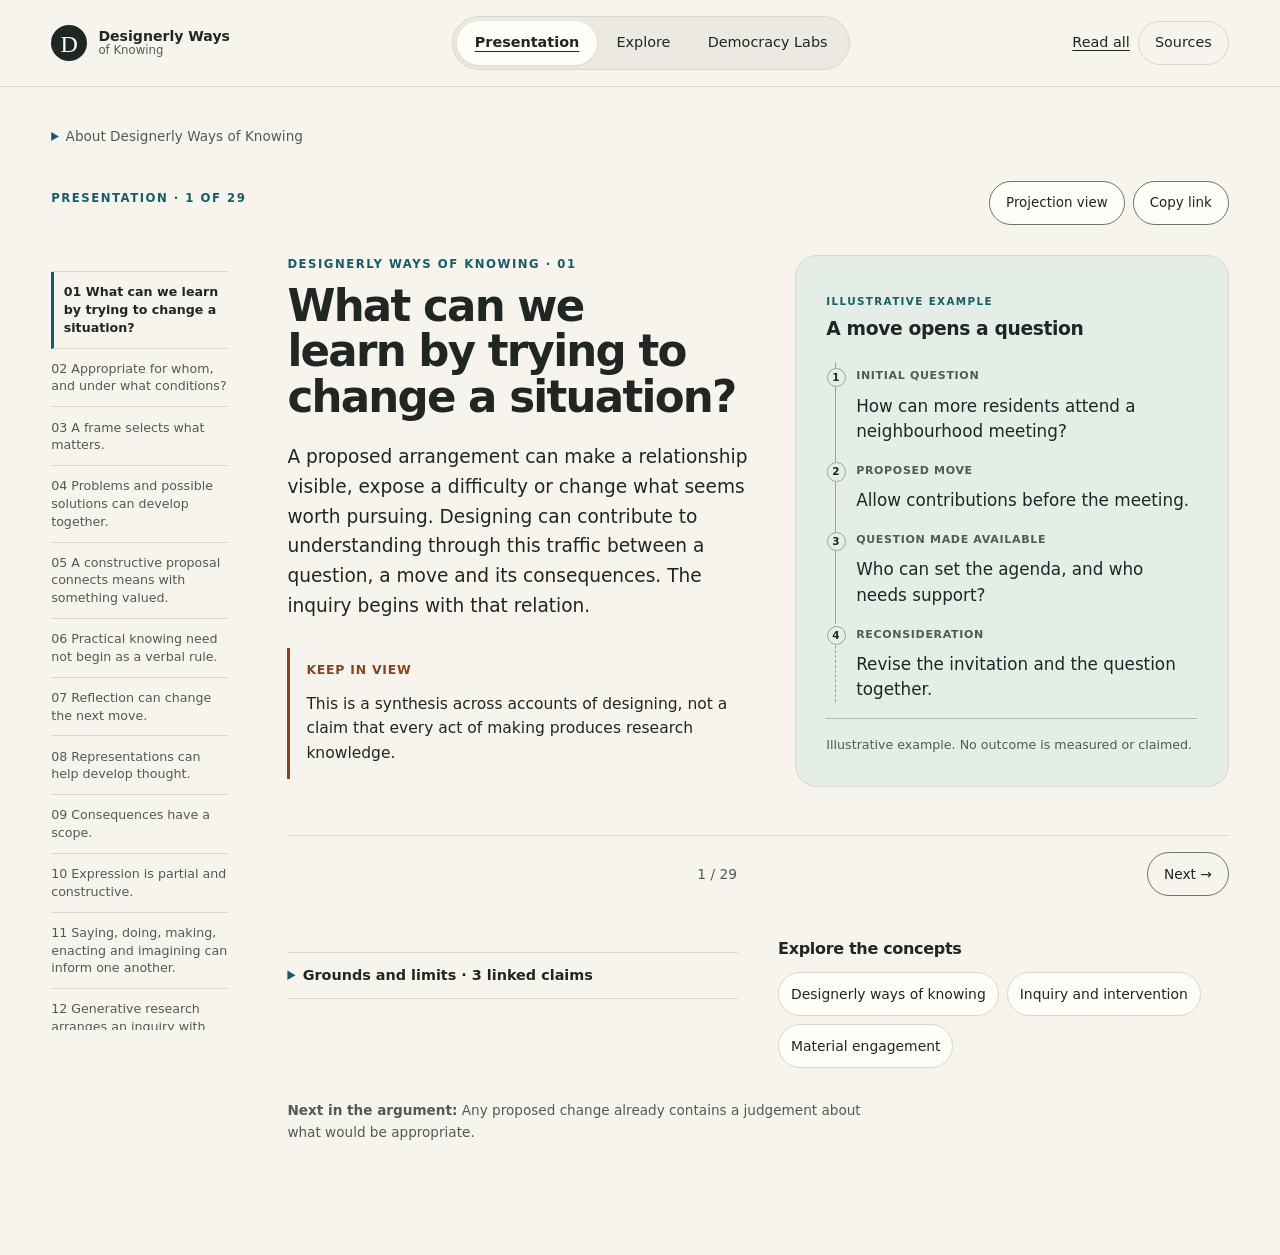
==== commit b18b57a8: "Rebuild Designerly Ways as an evidence-led inquiry" ====
--- a/designerly-ways-of-knowing/index.html
+++ b/designerly-ways-of-knowing/index.html
@@ -2,157 +2,51 @@
 <html lang="en">
 <head>
   <meta charset="utf-8">
-  <meta name="viewport" content="width=device-width, initial-scale=1">
-  <meta name="description" content="An interactive scholarly inquiry into generative design research as a way of framing, making, reflecting, and knowing with people.">
+  <meta name="viewport" content="width=device-width,initial-scale=1">
+  <meta name="description" content="How proposing, making and reflecting contribute to inquiry, with Democracy Labs as an evidence-led worked case.">
   <meta name="theme-color" content="#f7f4ee">
   <link rel="icon" href="data:,">
   <title>Designerly Ways of Knowing</title>
-  <link rel="stylesheet" href="styles.css?v=3">
-  <script type="application/ld+json">
-  {"@context":"https://schema.org","@type":"ScholarlyArticle","headline":"Designerly Ways of Knowing","description":"An interactive inquiry into generative design research as a designerly mode of inquiry.","author":{"@type":"Person","name":"David Lamas"},"inLanguage":"en"}
-  </script>
+  <link rel="stylesheet" href="styles.css?v=10">
+  <link rel="stylesheet" href="enhancements.css?v=2">
 </head>
 <body>
   <a class="skip-link" href="#main">Skip to content</a>
   <header class="site-header">
-    <a class="wordmark" href="../" aria-label="Research maps home">
-      <span class="wordmark-mark" aria-hidden="true">D</span>
-      <span>Designerly Ways <small>of Knowing</small></span>
-    </a>
-    <nav class="mode-switch" aria-label="View mode">
-      <button class="mode-button is-active" type="button" data-mode="presentation" aria-pressed="true">Presentation</button>
-      <button class="mode-button" type="button" data-mode="exploration" aria-pressed="false">Explore</button>
-      <button class="mode-button" type="button" data-mode="case" aria-pressed="false">Democracy Labs</button>
+    <a class="wordmark" href="../" aria-label="Research maps home"><span aria-hidden="true">D</span><strong>Designerly Ways <small>of Knowing</small></strong></a>
+    <nav class="mode-switch" aria-label="Inquiry mode">
+      <a href="?v=1&amp;mode=presentation&amp;step=S01&amp;display=reading" data-mode="presentation">Presentation</a>
+      <a href="?v=1&amp;mode=explore&amp;entry=question&amp;graphView=relations" data-mode="explore">Explore</a>
+      <a href="?v=1&amp;mode=labs&amp;dlv=1&amp;view=overview" data-mode="labs">Democracy Labs</a>
     </nav>
-    <button class="text-button" id="sources-open" type="button" aria-haspopup="dialog">Reading and sources</button>
+    <div class="header-actions"><a href="reading.html">Read all</a><button id="sources-open" type="button">Sources</button></div>
   </header>
-
-  <main id="main" tabindex="-1">
-    <section id="presentation" class="mode-view" aria-label="Guided presentation">
-      <div class="deck" id="deck" aria-live="polite"></div>
-      <div class="deck-controls" aria-label="Presentation controls">
-        <button class="round-button" id="slide-prev" type="button" aria-label="Previous step">←</button>
-        <div class="deck-progress">
-          <span id="slide-count">1 / 20</span>
-          <div class="progress-track" aria-hidden="true"><span id="progress-bar"></span></div>
-        </div>
-        <button class="round-button" id="slide-next" type="button" aria-label="Next step">→</button>
-      </div>
-    </section>
-
-    <section id="exploration" class="mode-view" hidden aria-label="Explore designerly knowing">
-      <div class="explore-intro">
-        <div>
-          <p class="eyebrow">Concept map and atlas</p>
-          <h1>Explore how designerly inquiry holds together.</h1>
-          <p>Begin with the concept map. Follow relations among inquiry, reasoning, knowing, participation, materiality, and interpretation. Then use the atlas and reading library to examine each area in depth.</p>
-        </div>
-        <button class="secondary-button" id="share-state" type="button">Copy this view</button>
-      </div>
-
-      <div class="corpus-strip" id="corpus-strip" aria-label="Contents of the inquiry"></div>
-
-      <section class="term-clarifier" aria-label="Terminology used in this inquiry">
-        <article><p class="eyebrow">Generative research</p><h2>Research that creates conditions for something not yet fully formed to emerge.</h2><p>The phrase can describe inquiries that generate ideas, accounts, hypotheses, or futures. Its meaning depends on the field and should not be assumed from the adjective alone.</p></article>
-        <article><p class="eyebrow">Generative design research</p><h2>A participatory design-research tradition centred on expression through making.</h2><p>Here it refers more specifically to research that combines sensitising, saying, doing, making, collective creativity, and future-oriented exploration so that tacit or latent knowing can take provisional form.</p></article>
-      </section>
-
-      <section class="concept-map-section" aria-labelledby="concept-map-title">
-        <div class="section-heading">
-          <div><p class="eyebrow">Interactive concept map</p><h2 id="concept-map-title">One inquiry, six connected territories.</h2></div>
-          <p>Select a territory, then a concept. Each concept links to its key references and to concrete instances in the Democracy Labs case.</p>
-        </div>
-        <div class="concept-map-layout">
-          <div class="concept-map" id="concept-map" aria-label="Concept map of designerly inquiry"></div>
-          <article class="concept-detail" id="concept-detail" aria-live="polite"></article>
+  <div id="state-notice" class="notice" role="status" hidden></div>
+  <main id="main"><h1 class="visually-hidden">Designerly Ways of Knowing</h1>
+    <section class="intro" aria-label="About this inquiry"><details class="inquiry-about"><summary>About Designerly Ways of Knowing</summary>
+      <p class="eyebrow">An interactive scholarly inquiry</p>
+      <h2 id="page-title">Designerly Ways of Knowing</h2>
+      <p class="standfirst">How can proposing, making and reflecting help people understand a situation while trying to change it? Explore design as inquiry, generative research as an arranged encounter, and Democracy Labs as a case with visible evidence and limits.</p>
+      <p class="evidence-note">The inquiry uses a bounded set of inspected records. An unverified link is not proof that nothing happened beyond those records.</p>
+    </details></section>
+    <div id="app" aria-live="off">
+      <section class="fallback-reading" aria-labelledby="fallback-title">
+        <h2 id="fallback-title">Three ways into the inquiry</h2>
+        <div class="entrances">
+          <a href="?v=1&amp;mode=presentation&amp;step=S01&amp;display=reading"><strong>Follow the argument</strong><span>From material moves to interpretation, evidence and limits.</span></a>
+          <a href="?v=1&amp;mode=explore&amp;entry=question&amp;graphView=relations"><strong>Begin with a question</strong><span>Read concepts through meaningful, typed relations.</span></a>
+          <a href="?v=1&amp;mode=labs&amp;dlv=1&amp;view=overview"><strong>Inspect Democracy Labs</strong><span>Trace encounters, transformations, proposals and gaps.</span></a>
         </div>
       </section>
-
-      <div class="atlas-heading"><p class="eyebrow">Concept atlas</p><h2>Compare definitions, tools, processes, and tensions.</h2></div>
-      <nav class="topic-tabs" id="topic-tabs" role="tablist" aria-label="Exploration topics"></nav>
-      <div class="explore-layout">
-        <section class="explore-stage" id="explore-stage" aria-live="polite"></section>
-        <aside class="question-panel" aria-labelledby="question-title">
-          <p class="eyebrow">Inquiry prompts</p>
-          <h2 id="question-title">What needs attention?</h2>
-          <div id="question-list"></div>
-        </aside>
-      </div>
-
-      <section class="bridge-section" aria-labelledby="bridge-title">
-        <div class="section-heading">
-          <div><p class="eyebrow">From material to meaning</p><h2 id="bridge-title">Interpretation is part of the research design.</h2></div>
-          <p>Artefacts, stories, maps, and quotations do not explain themselves. Researchers compare, group, contest, and translate them into provisional patterns and possibilities.</p>
-        </div>
-        <div class="bridge-flow" aria-label="Interpretive movement from traces to possibilities">
-          <button type="button" data-bridge="traces"><strong>Traces</strong><span>artefacts, stories, maps</span></button>
-          <span aria-hidden="true">→</span>
-          <button type="button" data-bridge="patterns"><strong>Patterns</strong><span>similarities, tensions, absences</span></button>
-          <span aria-hidden="true">→</span>
-          <button type="button" data-bridge="insights"><strong>Insights</strong><span>situated interpretations</span></button>
-          <span aria-hidden="true">→</span>
-          <button type="button" data-bridge="possibilities"><strong>Possibilities</strong><span>imaginaries and design moves</span></button>
-        </div>
-        <p class="bridge-note" id="bridge-note" role="status">Select a stage to inspect the interpretive work it requires.</p>
-      </section>
-
-      <section class="reading-section" id="reading" aria-labelledby="reading-title">
-        <div class="section-heading">
-          <div><p class="eyebrow">Claims and evidence</p><h2 id="reading-title">Read the inquiry through its sources.</h2></div>
-          <p>Foundational texts, methodological work, critical perspectives, empirical studies, and applied cases play different roles. Filter the library to inspect what each source contributes and what it cannot establish.</p>
-        </div>
-        <div class="reading-filters" id="reading-filters" role="group" aria-label="Filter reading library"></div>
-        <div class="reading-grid" id="reading-grid"></div>
-      </section>
-
-    </section>
-
-    <section id="case-study" class="mode-view" hidden aria-label="Democracy Labs case study">
-      <div class="case-hero">
-        <div><p class="eyebrow">Worked case study</p><h1>Democracy Labs</h1><p>A multilevel, multistakeholder exploration of how generative design research was framed, staged, materialised, facilitated, recorded, interpreted, and translated across six European country contexts.</p></div>
-        <div class="case-hero-note"><strong>Why this case matters</strong><p>D4.1 makes the intended research design inspectable. Later publications make participant experience, cross-country analysis, tensions, and limits available for comparison.</p></div>
-      </div>
-
-      <section class="case-atlas-section" aria-labelledby="case-atlas-title">
-        <div class="section-heading"><div><p class="eyebrow">Case atlas</p><h2 id="case-atlas-title">Move across levels and stakeholders.</h2></div><p>Filter the case by scale or stakeholder. Select a component to inspect its purpose, evidence, risks, and connected concepts.</p></div>
-        <div class="case-filter-block"><div><strong>Level</strong><div id="case-levels" class="case-filters"></div></div><div><strong>Stakeholder</strong><div id="case-stakeholders" class="case-filters"></div></div></div>
-        <div class="case-atlas-layout"><div class="case-atlas" id="case-atlas"></div><article class="case-component-detail" id="case-component-detail" aria-live="polite"></article></div>
-      </section>
-
-      <section class="case-section" id="case" aria-labelledby="case-title">
-        <div class="section-heading">
-          <div><p class="eyebrow">Published process</p><h2 id="case-title">Four linked movements through experience and possibility.</h2></div>
-          <p>The D4.1 sequence provides a worked example of generative design research. It shows how an activity system is assembled, not a universal recipe for every inquiry.</p>
-        </div>
-        <div class="case-grid"><div class="case-process" id="case-process" aria-label="Democracy Labs process"></div><article class="case-detail" id="case-detail" aria-live="polite"></article></div>
-        <div class="case-evidence" id="case-evidence"></div>
-      </section>
-
-      <section class="teaching-section" aria-labelledby="teaching-title">
-        <details>
-          <summary><span><span class="eyebrow">From concept to fieldwork</span><strong id="teaching-title">A nine-move operational trajectory</strong></span><span aria-hidden="true">+</span></summary>
-          <p>The course work has been reconstructed here as methodological evidence showing how a general framework becomes a situated protocol. Dates, submissions, and student instructions are deliberately excluded.</p>
-          <ol id="teaching-path"></ol>
-        </details>
-      </section>
-    </section>
+    </div>
   </main>
-
-  <dialog class="drawer" id="sources-dialog" aria-labelledby="sources-title">
-    <div class="drawer-head">
-      <div><p class="eyebrow">Reading trail</p><h2 id="sources-title">Sources, construction, and limits</h2></div>
-      <button class="icon-button" type="button" data-close="sources-dialog" aria-label="Close sources and limits">×</button>
-    </div>
-    <p class="drawer-intro">Conceptual sources, methodological sources, critical perspectives, empirical studies, applied cases, and public resources play different roles. This inquiry is an authored synthesis, not a claim that they form one settled theory.</p>
-    <div class="source-tabs" id="source-tabs" role="tablist" aria-label="Source categories"></div>
-    <div id="source-content"></div>
+  <dialog id="sources-dialog" aria-labelledby="sources-title">
+    <div class="dialog-head"><div><p class="eyebrow">Source system</p><h2 id="sources-title">Reading and evidence</h2></div><button type="button" data-close-dialog aria-label="Close sources">Close</button></div>
+    <p>Sources are identified by citation, inspected version, reading coverage and evidential role. A citation route does not expand what was read.</p>
+    <div id="source-list"></div>
   </dialog>
-
   <div class="toast" id="toast" role="status" aria-live="polite"></div>
-  <script src="data/core.js?v=3"></script>
-  <script src="data/inquiry.js?v=3"></script>
-  <script src="data/democracy-labs.js?v=3"></script>
-  <script src="data/sources.js?v=3"></script>
-  <script src="app.js?v=3"></script>
+  <noscript><div class="noscript"><strong>The interactive controls need JavaScript.</strong> The complete argument, concepts, case records, gaps and citations remain available in the <a href="reading.html">static reading edition</a>.</div></noscript>
+  <script src="app.js?v=10"></script>
 </body>
 </html>
--- a/designerly-ways-of-knowing/styles.css
+++ b/designerly-ways-of-knowing/styles.css
@@ -1,56 +1,14 @@
-:root{--paper:#f7f4ee;--panel:#fffdf8;--ink:#202624;--muted:#5e6964;--line:#d9d8cf;--sage:#d8e8df;--peach:#f4dfc8;--lilac:#e5dff0;--rose:#efd8de;--blue:#dce8f2;--yellow:#f4edbd;--accent:#2f5e54;--focus:#9f4b2f;--shadow:0 18px 52px rgba(36,42,38,.08);--radius:24px;--max:1440px}
-*{box-sizing:border-box}
-html{scroll-behavior:smooth}
-body{margin:0;background:var(--paper);color:var(--ink);font-family:Inter,ui-sans-serif,-apple-system,BlinkMacSystemFont,"Segoe UI",sans-serif;line-height:1.55}
-button,input{font:inherit}button{color:inherit}a{color:inherit}:focus-visible{outline:3px solid var(--focus);outline-offset:4px}
-.skip-link{position:fixed;top:-80px;left:16px;z-index:20;padding:10px 14px;border-radius:10px;background:var(--ink);color:white}.skip-link:focus{top:12px}
-.site-header{position:sticky;top:0;z-index:10;display:grid;grid-template-columns:1fr auto 1fr;align-items:center;gap:22px;width:100%;padding:15px clamp(18px,4vw,58px);border-bottom:1px solid var(--line);background:rgba(247,244,238,.94);backdrop-filter:blur(14px)}
-.wordmark{display:inline-flex;align-items:center;gap:11px;width:max-content;text-decoration:none;font-weight:790;line-height:1.05}.wordmark small{display:block;color:var(--muted);font-size:.72em;font-weight:650}.wordmark-mark{display:grid;place-items:center;width:35px;height:35px;border-radius:50%;background:var(--ink);color:white;font-size:.8rem}
-.mode-switch{display:flex;padding:4px;border:1px solid var(--line);border-radius:999px;background:var(--panel)}.mode-button,.text-button,.secondary-button,.round-button,.icon-button{border:0;background:transparent;cursor:pointer}.mode-button{padding:8px 14px;border-radius:999px;color:var(--muted);font-size:.82rem;font-weight:760}.mode-button.is-active{background:var(--ink);color:white}.text-button{justify-self:end;padding:8px;color:var(--accent);font-size:.82rem;font-weight:780}.secondary-button{padding:10px 14px;border:1px solid var(--line);border-radius:999px;background:var(--panel);font-size:.82rem;font-weight:760}.secondary-button:hover{border-color:var(--ink)}
-main{width:min(var(--max),100%);margin:auto}.mode-view{padding:clamp(24px,4vw,54px) clamp(18px,4vw,58px) clamp(60px,8vw,110px)}
-.deck{min-height:calc(100vh - 190px);display:grid;align-items:center}.slide{display:grid;grid-template-columns:minmax(0,.92fr) minmax(380px,1.08fr);gap:clamp(36px,7vw,110px);align-items:center}.slide-copy{max-width:690px}.eyebrow{margin:0 0 14px;color:var(--accent);font-size:.68rem;font-weight:840;letter-spacing:.14em;text-transform:uppercase}.slide h1,.explore-intro h1{margin:0;font-size:clamp(3.1rem,6.7vw,7.2rem);line-height:.9;letter-spacing:-.064em}.slide-copy>p:not(.eyebrow){max-width:610px;margin:25px 0 0;color:var(--muted);font-size:clamp(1.05rem,1.5vw,1.25rem)}.slide-note{margin-top:30px!important;padding:18px 0 0;border-top:1px solid var(--line);font-size:.9rem!important}.slide-visual{min-height:520px;display:grid;place-items:center;border:1px solid var(--line);border-radius:36px;background:var(--panel);box-shadow:var(--shadow);overflow:hidden}.deck-controls{display:flex;align-items:center;justify-content:center;gap:18px;max-width:620px;margin:10px auto 0}.round-button{width:46px;height:46px;border:1px solid var(--line);border-radius:50%;background:var(--panel);font-size:1.25rem}.round-button:disabled{opacity:.35;cursor:default}.deck-progress{display:grid;grid-template-columns:auto minmax(150px,360px);align-items:center;gap:14px;width:min(440px,60vw);color:var(--muted);font-size:.78rem}.progress-track{height:3px;background:var(--line)}.progress-track span{display:block;height:100%;background:var(--ink);transition:width .25s ease}
-.diagram{position:relative;width:min(640px,92%);min-height:420px;display:grid;place-items:center}.diagram button{cursor:pointer}.diagram-label{font-size:.68rem;font-weight:800;letter-spacing:.07em;text-transform:uppercase}.landscape{grid-template-columns:repeat(3,1fr);gap:0}.landscape .field{width:210px;height:210px;margin:-18px;border:1px solid rgba(32,38,36,.13);border-radius:45% 55% 52% 48%;display:grid;place-items:center;text-align:center;font-weight:780}.landscape .field:nth-child(1){background:var(--sage)}.landscape .field:nth-child(2){z-index:2;background:var(--lilac)}.landscape .field:nth-child(3){background:var(--peach)}
-.coevolution{grid-template-columns:1fr auto 1fr}.coevolution .bubble{width:210px;height:210px;border-radius:50%;display:grid;place-items:center;padding:30px;text-align:center;font-size:1.3rem;font-weight:800}.coevolution .bubble:first-child{background:var(--peach)}.coevolution .bubble:last-child{background:var(--blue)}.coevolution .exchange{font-size:3rem;transform:rotate(12deg)}
-.reflection-loop{width:350px;height:350px;border:52px solid var(--sage);border-right-color:var(--peach);border-bottom-color:var(--lilac);border-radius:50%;display:grid;place-items:center;text-align:center}.reflection-loop:before{content:"Action → consequence → attention → reframing";max-width:175px;font-weight:800}.reflection-loop:after{content:"↻";position:absolute;font-size:4rem;color:var(--accent)}
-.depth-stack{align-content:center;gap:7px}.depth-stack .layer{width:clamp(220px,38vw,470px);padding:18px;border:1px solid rgba(32,38,36,.12);text-align:center;font-weight:780}.depth-stack .layer:nth-child(1){background:var(--yellow);border-radius:70px 70px 8px 8px}.depth-stack .layer:nth-child(2){width:82%;background:var(--sage)}.depth-stack .layer:nth-child(3){width:68%;background:var(--blue)}.depth-stack .layer:nth-child(4){width:54%;background:var(--rose);border-radius:8px 8px 50px 50px}
-.venn{display:flex;justify-content:center}.venn span{width:190px;height:190px;margin:-22px;border:1px solid rgba(32,38,36,.14);border-radius:50%;display:grid;place-items:center;font-size:1.35rem;font-weight:820}.venn span:nth-child(1){background:rgba(244,237,189,.85)}.venn span:nth-child(2){z-index:2;background:rgba(216,232,223,.85)}.venn span:nth-child(3){background:rgba(229,223,240,.85)}
-.expression-path{grid-template-columns:1fr auto 1fr auto 1fr;gap:10px}.expression-path .moment{width:150px;height:150px;border-radius:50%;display:grid;place-items:center;text-align:center;font-weight:800}.expression-path .moment:nth-child(1){background:var(--sage)}.expression-path .moment:nth-child(3){background:var(--lilac)}.expression-path .moment:nth-child(5){background:var(--peach)}.expression-path i{font-style:normal;font-size:2rem}
-.process-line{grid-template-columns:repeat(4,1fr);gap:8px}.process-line .phase{min-height:230px;display:flex;flex-direction:column;justify-content:space-between;padding:24px 18px;border:1px solid rgba(32,38,36,.12);border-radius:80px 80px 20px 20px;text-align:center;font-weight:800}.process-line .phase small{color:var(--muted);font-weight:650}.process-line .phase:nth-child(1){background:var(--yellow)}.process-line .phase:nth-child(2){background:var(--sage)}.process-line .phase:nth-child(3){background:var(--rose)}.process-line .phase:nth-child(4){background:var(--blue)}
-.bridge-mini{grid-template-columns:repeat(4,1fr);gap:8px}.bridge-mini span{min-height:120px;padding:18px;border:1px solid var(--line);display:grid;place-items:center;text-align:center;font-weight:780}.bridge-mini span:nth-child(1){background:var(--panel)}.bridge-mini span:nth-child(2){background:var(--sage)}.bridge-mini span:nth-child(3){background:var(--lilac)}.bridge-mini span:nth-child(4){background:var(--peach)}
-.conditions-orbit{width:410px;height:410px;border-radius:50%;background:var(--lilac)}.conditions-orbit strong{z-index:2;width:145px;height:145px;border-radius:50%;display:grid;place-items:center;background:var(--ink);color:white;text-align:center}.conditions-orbit span{position:absolute;width:112px;height:112px;border:1px solid var(--line);border-radius:50%;display:grid;place-items:center;background:var(--panel);text-align:center;font-size:.75rem;font-weight:760}.conditions-orbit span:nth-of-type(1){top:0;left:149px}.conditions-orbit span:nth-of-type(2){right:5px;top:72px}.conditions-orbit span:nth-of-type(3){right:25px;bottom:44px}.conditions-orbit span:nth-of-type(4){bottom:0;left:149px}.conditions-orbit span:nth-of-type(5){left:25px;bottom:44px}.conditions-orbit span:nth-of-type(6){left:5px;top:72px}
-.open-loop{width:370px;height:370px;border:50px solid var(--sage);border-right-color:transparent;border-radius:50%;display:grid;place-items:center;transform:rotate(-22deg)}.open-loop strong{max-width:190px;transform:rotate(22deg);text-align:center;font-size:1.35rem}.open-loop:after{content:"→";position:absolute;right:-8px;top:69px;transform:rotate(22deg);font-size:3rem}
-.explore-intro{display:flex;justify-content:space-between;gap:36px;align-items:end;padding:20px 0 55px}.explore-intro>div{max-width:880px}.explore-intro h1{font-size:clamp(3rem,6vw,6.5rem)}.explore-intro p:last-child{max-width:670px;margin:24px 0 0;color:var(--muted);font-size:1.08rem}.topic-tabs,.source-tabs{display:flex;gap:8px;overflow-x:auto;padding:4px 3px 15px}.topic-tab,.source-tab{flex:none;padding:10px 15px;border:1px solid var(--line);border-radius:999px;background:var(--panel);cursor:pointer;font-size:.82rem;font-weight:770}.topic-tab[aria-selected="true"],.source-tab[aria-selected="true"]{border-color:var(--ink);background:var(--ink);color:white}.explore-layout{display:grid;grid-template-columns:minmax(0,1fr) 340px;gap:18px}.explore-stage,.question-panel{border:1px solid var(--line);border-radius:28px;background:var(--panel);box-shadow:var(--shadow)}.explore-stage{min-height:650px;padding:clamp(24px,4vw,48px)}.question-panel{padding:26px;align-self:start}.question-panel h2{margin:0 0 20px;font-size:1.45rem}.question-panel button{width:100%;padding:12px 0;border:0;border-top:1px solid var(--line);background:transparent;text-align:left;cursor:pointer;color:var(--muted);font-size:.86rem}.question-panel button:hover,.question-panel button.is-active{color:var(--ink)}.explore-head{max-width:760px}.explore-head h2{margin:0;font-size:clamp(2rem,4vw,4.2rem);line-height:.98;letter-spacing:-.045em}.explore-head p{color:var(--muted)}.interactive-area{margin-top:42px}.item-controls{display:flex;flex-wrap:wrap;gap:9px}.item-button{padding:10px 14px;border:1px solid var(--line);border-radius:999px;background:transparent;cursor:pointer;font-size:.82rem;font-weight:760}.item-button[aria-pressed="true"]{border-color:var(--ink);background:var(--ink);color:white}.item-detail{min-height:190px;margin-top:20px;padding:26px;border-radius:20px;background:var(--paper)}.item-detail h3{margin:0 0 10px;font-size:1.55rem}.item-detail p{max-width:720px;margin:0;color:var(--muted)}
-.map-view{position:relative;min-height:400px;display:grid;grid-template-columns:repeat(3,1fr);gap:14px;align-items:center}.map-node{min-height:130px;padding:18px;border:1px solid var(--line);border-radius:50%;background:var(--panel);cursor:pointer;font-weight:800}.map-node[aria-pressed="true"]{background:var(--sage);border-color:var(--accent)}.map-node:nth-child(2n){transform:translateY(24px)}
-.depth-view{display:grid;gap:8px;justify-items:center}.depth-view button{width:min(100%,620px);padding:18px;border:1px solid var(--line);background:var(--panel);cursor:pointer;font-weight:800}.depth-view button:nth-child(1){width:100%;background:var(--yellow);border-radius:60px 60px 8px 8px}.depth-view button:nth-child(2){width:86%;background:var(--sage)}.depth-view button:nth-child(3){width:72%;background:var(--blue)}.depth-view button:nth-child(4){width:58%;background:var(--rose);border-radius:8px 8px 40px 40px}.depth-view button[aria-pressed="true"]{outline:3px solid var(--ink);outline-offset:2px}
-.expression-workspace{display:grid;grid-template-columns:1fr 1fr;gap:22px}.expression-forms,.time-forms{display:grid;gap:9px}.expression-forms button,.time-forms button{padding:18px;border:1px solid var(--line);border-radius:16px;background:var(--panel);cursor:pointer;text-align:left;font-weight:800}.expression-forms button[aria-pressed="true"]{background:var(--lilac)}.time-forms button[aria-pressed="true"]{background:var(--peach)}
-.condition-grid{display:grid;grid-template-columns:repeat(4,1fr);gap:10px}.condition-grid button{min-height:110px;padding:16px;border:1px solid var(--line);border-radius:18px;background:var(--panel);cursor:pointer;font-weight:780}.condition-grid button[aria-pressed="true"]{background:var(--sage);border-color:var(--accent)}
-.bridge-section,.case-section,.teaching-section{margin-top:54px}.section-heading{display:flex;justify-content:space-between;gap:30px;align-items:end;margin-bottom:24px}.section-heading h2{max-width:780px;margin:0;font-size:clamp(2rem,4vw,4rem);line-height:1;letter-spacing:-.045em}.section-heading>p{max-width:430px;margin:0;color:var(--muted)}.bridge-flow{display:grid;grid-template-columns:1fr auto 1fr auto 1fr auto 1fr;align-items:center;gap:8px}.bridge-flow button{min-height:150px;padding:20px;border:1px solid var(--line);border-radius:22px;background:var(--panel);cursor:pointer}.bridge-flow button:hover,.bridge-flow button.is-active{background:var(--sage)}.bridge-flow strong,.bridge-flow span{display:block}.bridge-flow span{color:var(--muted);font-size:.76rem}.bridge-flow>span{color:var(--ink);font-size:1.5rem}.bridge-note{min-height:53px;margin:14px 0 0;padding:14px 18px;border-left:3px solid var(--accent);background:var(--panel);color:var(--muted)}
-.case-grid{display:grid;grid-template-columns:.9fr 1.1fr;gap:18px}.case-process{display:grid;grid-template-columns:repeat(2,1fr);gap:10px}.case-process button{min-height:145px;padding:18px;border:1px solid var(--line);border-radius:22px;background:var(--panel);cursor:pointer;text-align:left}.case-process button span{display:block;color:var(--accent);font-size:.7rem;font-weight:840}.case-process button strong{display:block;margin-top:18px;font-size:1.1rem}.case-process button[aria-pressed="true"]{background:var(--peach);border-color:var(--focus)}.case-detail{min-height:300px;padding:clamp(25px,4vw,44px);border:1px solid var(--line);border-radius:28px;background:var(--panel)}.case-detail h3{margin:0 0 15px;font-size:2rem}.case-detail p{color:var(--muted)}.case-cautions{margin:24px 0 0;padding:18px;border-radius:18px;background:var(--paper);font-size:.86rem}
-.teaching-section details{border-top:1px solid var(--line);border-bottom:1px solid var(--line)}.teaching-section summary{display:flex;justify-content:space-between;align-items:center;padding:24px 0;cursor:pointer;list-style:none}.teaching-section summary strong{display:block;font-size:1.4rem}.teaching-section summary>span:last-child{font-size:2rem}.teaching-section details[open] summary>span:last-child{transform:rotate(45deg)}.teaching-section>details>p{max-width:700px;color:var(--muted)}#teaching-path{display:grid;grid-template-columns:repeat(3,1fr);gap:8px;padding:0 0 28px;counter-reset:item;list-style:none}#teaching-path li{padding:16px;border:1px solid var(--line);border-radius:16px;background:var(--panel);font-size:.86rem}#teaching-path li:before{counter-increment:item;content:counter(item,decimal-leading-zero);display:block;margin-bottom:12px;color:var(--accent);font-size:.7rem;font-weight:820}
-.drawer{width:min(860px,calc(100% - 24px));max-height:88vh;padding:0;border:1px solid var(--line);border-radius:28px;background:var(--panel);color:var(--ink);box-shadow:0 30px 100px rgba(20,25,23,.2)}.drawer::backdrop{background:rgba(32,38,36,.36);backdrop-filter:blur(4px)}.drawer-head{position:sticky;top:0;z-index:2;display:flex;justify-content:space-between;align-items:start;padding:28px 32px 20px;border-bottom:1px solid var(--line);background:var(--panel)}.drawer h2{margin:0;font-size:2rem}.icon-button{width:42px;height:42px;border:1px solid var(--line);border-radius:50%;font-size:1.4rem}.drawer-intro{padding:22px 32px 0;color:var(--muted)}.source-tabs{padding:10px 32px 18px}.source-list,.limits-panel{padding:0 32px 32px}.source-item{padding:19px 0;border-top:1px solid var(--line)}.source-item h3{margin:0 0 5px;font-size:1rem}.source-item p{margin:5px 0;color:var(--muted);font-size:.84rem}.source-item a{color:var(--accent);font-weight:760}.limits-panel ol{padding-left:22px}.limits-panel li{margin:9px 0}.construction-note{padding:16px;border-radius:16px;background:var(--paper);color:var(--muted)}.toast{position:fixed;right:20px;bottom:20px;z-index:20;padding:11px 15px;border-radius:12px;background:var(--ink);color:white;font-size:.82rem;opacity:0;pointer-events:none;transform:translateY(8px);transition:.2s}.toast.is-visible{opacity:1;transform:none}
-.corpus-strip{display:grid;grid-template-columns:repeat(6,1fr);gap:8px;margin:0 0 28px}.corpus-strip div{min-height:92px;padding:15px;border:1px solid var(--line);border-radius:17px;background:var(--panel)}.corpus-strip strong,.corpus-strip span{display:block}.corpus-strip strong{font-size:1.6rem;line-height:1}.corpus-strip span{margin-top:9px;color:var(--muted);font-size:.72rem}
-.term-clarifier{display:grid;grid-template-columns:1fr 1fr;gap:10px;margin:0 0 28px}.term-clarifier article{padding:22px;border:1px solid var(--line);border-radius:20px;background:var(--panel)}.term-clarifier article:first-child{background:var(--blue)}.term-clarifier article:last-child{background:var(--lilac)}.term-clarifier h2{margin:0;font-size:1.25rem;line-height:1.15}.term-clarifier p:last-child{margin-bottom:0;color:var(--muted);font-size:.84rem}
-.detail-row{display:grid;grid-template-columns:145px 1fr;gap:18px;margin-top:16px;padding-top:16px;border-top:1px solid var(--line);font-size:.86rem}.detail-row span{color:var(--muted)}.lead-question{margin-bottom:18px!important;color:var(--ink)!important;font-size:1.05rem;font-weight:720}.formula{display:inline-block;margin:0 0 18px!important;padding:7px 11px;border-radius:8px;background:var(--ink);color:white!important;font-family:ui-monospace,SFMono-Regular,Menlo,monospace;font-size:.78rem}
-.landscape-axis{display:flex;justify-content:space-between;margin-bottom:10px;color:var(--muted);font-size:.7rem;font-weight:750;text-transform:uppercase;letter-spacing:.08em}.landscape-grid{display:grid;grid-template-columns:repeat(4,1fr);gap:9px}.landscape-grid button,.reasoning-grid button,.process-browser button,.analysis-flow button{padding:15px;border:1px solid var(--line);border-radius:16px;background:var(--panel);cursor:pointer;font-weight:760}.landscape-grid button[aria-pressed="true"],.reasoning-grid button[aria-pressed="true"],.process-browser button[aria-pressed="true"],.analysis-flow button[aria-pressed="true"]{border-color:var(--accent);background:var(--sage)}
-.reasoning-grid{display:grid;grid-template-columns:repeat(3,1fr);gap:10px}.reasoning-grid button{min-height:105px;font-size:1rem}.reasoning-grid button:nth-child(1){background:var(--blue)}.reasoning-grid button:nth-child(2){background:var(--yellow)}.reasoning-grid button:nth-child(3){background:var(--peach)}.reasoning-diagram{grid-template-columns:repeat(3,1fr);gap:10px}.reasoning-diagram span,.reasoning-diagram strong{width:160px;height:160px;border:1px solid var(--line);border-radius:50%;display:grid;place-items:center;text-align:center}.reasoning-diagram span:nth-child(1){background:var(--blue)}.reasoning-diagram span:nth-child(2){background:var(--yellow)}.reasoning-diagram strong{background:var(--peach)}.reasoning-diagram small{display:block;color:var(--muted)}
-.reflection-diagram{grid-template-columns:repeat(2,110px);grid-template-rows:repeat(2,110px);gap:105px}.reflection-diagram>span{z-index:2;display:grid;place-items:center;border:1px solid var(--line);border-radius:50%;background:var(--panel);font-weight:800}.reflection-diagram .reflection-loop{position:absolute;width:350px;height:350px;border-width:42px}.reflection-diagram .reflection-loop:before{content:""}.reflection-diagram .reflection-loop:after{content:"↻"}
-.tool-filters,.reading-filters{display:flex;flex-wrap:wrap;gap:8px;margin-bottom:16px}.tool-filters button,.reading-filters button{padding:8px 12px;border:1px solid var(--line);border-radius:999px;background:var(--panel);cursor:pointer;font-size:.78rem;font-weight:740}.tool-filters button[aria-pressed="true"],.reading-filters button[aria-pressed="true"]{border-color:var(--ink);background:var(--ink);color:white}.tool-browser{display:grid;grid-template-columns:minmax(260px,.72fr) minmax(0,1.28fr);gap:14px}.tool-list{max-height:520px;overflow:auto;padding-right:5px}.tool-list button{width:100%;display:grid;gap:4px;padding:14px;border:0;border-bottom:1px solid var(--line);background:transparent;cursor:pointer;text-align:left}.tool-list button[aria-pressed="true"]{border-radius:14px;background:var(--lilac)}.tool-list span,.tool-list small{color:var(--muted);font-size:.68rem}.tool-list strong{font-size:.92rem}.tool-detail{margin-top:0}
-.process-browser{display:grid;grid-template-columns:repeat(6,1fr);gap:7px}.process-browser button{min-height:105px;padding:10px;font-size:.78rem}.move-grid{display:grid;grid-template-columns:repeat(2,1fr);gap:7px;margin-top:18px}.move-grid span{padding:10px;border-radius:10px;background:var(--panel);font-size:.78rem}.analysis-flow{display:grid;grid-template-columns:repeat(6,1fr);gap:7px}.analysis-flow button{position:relative;min-height:82px;font-size:.75rem}.analysis-flow button:not(:last-child):after{content:"→";position:absolute;right:-10px;top:30px;z-index:2}.case-overview{padding:clamp(24px,4vw,40px);border-radius:24px;background:var(--lilac)}.case-overview h3{max-width:760px;margin:0;font-size:clamp(2rem,4vw,3.8rem);line-height:1}.case-overview>p:not(.eyebrow){max-width:780px;color:var(--muted)}.case-metrics{display:grid;grid-template-columns:repeat(3,1fr);gap:8px;margin:26px 0}.case-metrics div{padding:15px;border-radius:15px;background:rgba(255,253,248,.72)}.case-metrics strong,.case-metrics span,.case-metrics small{display:block}.case-metrics strong{font-size:1.45rem}.case-metrics span{font-weight:750}.case-metrics small{margin-top:5px;color:var(--muted)}
-.case-columns{display:grid;grid-template-columns:1fr 1fr;gap:18px;margin:20px 0}.case-columns strong{font-size:.78rem;text-transform:uppercase;letter-spacing:.08em}.case-columns ul{margin:8px 0 0;padding-left:18px;color:var(--muted);font-size:.86rem}.case-evidence{margin-top:18px}.case-condition-tabs{display:grid;grid-template-columns:repeat(4,1fr);gap:8px}.case-condition-tabs details{padding:14px;border:1px solid var(--line);border-radius:15px;background:var(--panel)}.case-condition-tabs summary{cursor:pointer;font-weight:780}.case-condition-tabs p{font-size:.78rem;color:var(--muted)}.evidence-ledger{margin-top:36px}.evidence-ledger>h3,.proposal-grid>h3{grid-column:1/-1;margin:0 0 10px;font-size:1.5rem}.evidence-ledger{display:grid;grid-template-columns:repeat(2,1fr);gap:9px}.evidence-ledger article,.proposal-grid article{padding:18px;border:1px solid var(--line);border-radius:17px;background:var(--panel)}.evidence-ledger h4,.proposal-grid h4{margin:0 0 9px}.evidence-ledger p,.proposal-grid p,.proposal-grid small{color:var(--muted);font-size:.8rem}.proposal-grid{display:grid;grid-template-columns:repeat(3,1fr);gap:9px;margin-top:36px}
-.reading-section{margin-top:70px}.reading-grid{display:grid;grid-template-columns:repeat(3,1fr);gap:10px}.reading-card{display:flex;flex-direction:column;min-height:380px;padding:22px;border:1px solid var(--line);border-radius:20px;background:var(--panel)}.reading-card h3{margin:0;font-size:1.25rem;line-height:1.15}.reading-card .byline{margin:8px 0 20px;color:var(--accent);font-weight:720}.reading-card>p:not(.eyebrow){color:var(--muted);font-size:.84rem}.reading-card details{margin:12px 0 20px;padding-top:12px;border-top:1px solid var(--line);color:var(--muted);font-size:.8rem}.reading-card summary{cursor:pointer;color:var(--ink);font-weight:720}.reading-card a{margin-top:auto;color:var(--accent);font-size:.82rem;font-weight:760}.source-limit{padding:10px;border-radius:10px;background:var(--paper)}
-#teaching-path li{display:grid;grid-template-columns:auto 1fr;gap:12px}#teaching-path li:before{display:none}#teaching-path li>span{color:var(--accent);font-size:.7rem;font-weight:820}#teaching-path li p{margin:5px 0;color:var(--muted)}#teaching-path li small{display:block;color:var(--muted)}
-.source-figure{width:100%;height:100%;margin:0;display:flex;flex-direction:column;justify-content:center;background:white}.source-figure img{display:block;width:100%;height:auto;max-height:470px;object-fit:contain}.source-figure figcaption{padding:12px 18px;border-top:1px solid var(--line);color:var(--muted);font-size:.7rem;text-align:center}
-.culture-diagram{grid-template-columns:repeat(3,1fr);gap:0}.culture-diagram span,.culture-diagram strong{width:190px;height:190px;margin:-14px;border:1px solid var(--line);border-radius:50%;display:grid;place-items:center;padding:25px;text-align:center;font-size:1.15rem}.culture-diagram span:first-child{background:var(--blue)}.culture-diagram span:nth-child(2){background:var(--yellow)}.culture-diagram strong{z-index:2;background:var(--peach)}.culture-diagram small,.creativity-diagram small{display:block;color:var(--muted);font-weight:650}
-.creativity-diagram,.limits-diagram{width:420px;height:420px;border-radius:50%;background:var(--lilac)}.creativity-diagram strong,.limits-diagram strong{z-index:2;width:150px;height:150px;border-radius:50%;display:grid;place-items:center;background:var(--ink);color:white;text-align:center}.creativity-diagram span,.limits-diagram span{position:absolute;width:105px;height:105px;border:1px solid var(--line);border-radius:50%;display:grid;place-items:center;background:var(--panel);text-align:center;font-size:.72rem;font-weight:760}.creativity-diagram span:nth-of-type(1),.limits-diagram span:nth-of-type(1){top:0;left:158px}.creativity-diagram span:nth-of-type(2),.limits-diagram span:nth-of-type(2){right:10px;top:78px}.creativity-diagram span:nth-of-type(3),.limits-diagram span:nth-of-type(3){right:42px;bottom:22px}.creativity-diagram span:nth-of-type(4),.limits-diagram span:nth-of-type(4){bottom:0;left:158px}.creativity-diagram span:nth-of-type(5),.limits-diagram span:nth-of-type(5){left:42px;bottom:22px}.creativity-diagram span:nth-of-type(6),.limits-diagram span:nth-of-type(6){left:10px;top:78px}.limits-diagram span:nth-of-type(7){top:158px;right:-38px}
-.roles-diagram{grid-template-columns:1fr auto 1fr;gap:14px}.roles-diagram div{min-height:155px;padding:20px;border:1px solid var(--line);border-radius:24px;background:var(--panel);display:flex;flex-direction:column;justify-content:center}.roles-diagram div:nth-of-type(3),.roles-diagram div:nth-of-type(4){background:var(--sage)}.roles-diagram strong,.roles-diagram span,.roles-diagram small{display:block}.roles-diagram span,.roles-diagram small{color:var(--muted);font-size:.72rem}.roles-diagram b{font-size:1.5rem}
-.case-system-diagram{grid-template-columns:repeat(5,1fr);gap:7px}.case-system-diagram span,.case-system-diagram strong{min-height:160px;padding:14px;border:1px solid var(--line);border-radius:70px 70px 18px 18px;display:grid;place-items:center;text-align:center}.case-system-diagram span:nth-child(1){background:var(--yellow)}.case-system-diagram span:nth-child(2){background:var(--sage)}.case-system-diagram span:nth-child(3){background:var(--rose)}.case-system-diagram span:nth-child(4){background:var(--blue)}.case-system-diagram strong{background:var(--ink);color:white}
-.levels-diagram{align-content:center;gap:7px}.levels-diagram span{width:92%;padding:17px;border:1px solid var(--line);border-radius:999px;text-align:center;font-weight:780}.levels-diagram span:nth-child(1){width:44%;background:var(--yellow)}.levels-diagram span:nth-child(2){width:56%;background:var(--sage)}.levels-diagram span:nth-child(3){width:68%;background:var(--blue)}.levels-diagram span:nth-child(4){width:80%;background:var(--lilac)}.levels-diagram span:nth-child(5){background:var(--peach)}
-.concept-map-section{margin:64px 0 70px}.concept-map-layout{display:grid;grid-template-columns:minmax(0,1.25fr) minmax(300px,.75fr);gap:18px}.concept-map{position:relative;min-height:650px;padding:32px;border:1px solid var(--line);border-radius:30px;background:var(--panel);overflow:hidden}.concept-map:before,.concept-map:after{content:"";position:absolute;inset:50% auto auto 50%;width:76%;height:1px;background:var(--line);transform:translate(-50%,-50%) rotate(28deg)}.concept-map:after{transform:translate(-50%,-50%) rotate(-28deg)}.concept-centre{position:absolute;z-index:3;top:50%;left:50%;width:150px;height:150px;border-radius:50%;display:grid;place-items:center;background:var(--ink);color:white;text-align:center;transform:translate(-50%,-50%);box-shadow:0 16px 50px rgba(32,38,36,.22)}.concept-groups{position:absolute;inset:28px;display:grid;grid-template-columns:repeat(3,1fr);grid-template-rows:repeat(2,1fr);gap:155px 24px}.concept-group{z-index:2;min-height:115px;padding:16px;border:1px solid var(--line);border-radius:28px;background:var(--panel);cursor:pointer;text-align:left}.concept-group strong,.concept-group span{display:block}.concept-group span{margin-top:5px;color:var(--muted);font-size:.72rem}.concept-group[aria-pressed="true"]{outline:3px solid var(--ink);outline-offset:3px}.concept-sage{background:var(--sage)}.concept-peach{background:var(--peach)}.concept-lilac{background:var(--lilac)}.concept-blue{background:var(--blue)}.concept-yellow{background:var(--yellow)}.concept-rose{background:var(--rose)}.concept-nodes{position:absolute;z-index:4;left:50%;bottom:32px;width:80%;display:flex;justify-content:center;flex-wrap:wrap;gap:7px;transform:translateX(-50%)}.concept-nodes button{padding:8px 11px;border:1px solid var(--line);border-radius:999px;background:var(--panel);cursor:pointer;font-size:.74rem;font-weight:720}.concept-nodes button[aria-pressed="true"]{border-color:var(--ink);background:var(--ink);color:white}.concept-detail,.case-component-detail{padding:clamp(24px,3vw,38px);border:1px solid var(--line);border-radius:30px;background:var(--panel);box-shadow:var(--shadow)}.concept-detail h3,.case-component-detail h3{margin:0 0 14px;font-size:clamp(1.8rem,3vw,3rem);line-height:1}.concept-detail>p:not(.eyebrow),.case-component-detail>p:not(.eyebrow){color:var(--muted)}.concept-tension{margin:26px 0;padding:16px;border-radius:16px;background:var(--paper)}.concept-tension strong,.concept-tension span,.concept-links>div>strong,.instance-concepts>strong{display:block}.concept-tension span{margin-top:5px;color:var(--muted);font-size:.84rem}.concept-links{display:grid;gap:22px}.concept-links>div{display:grid;gap:7px}.concept-links a,.concept-links button,.instance-concepts button{width:100%;padding:9px 0;border:0;border-top:1px solid var(--line);background:transparent;color:var(--accent);cursor:pointer;text-align:left;font-size:.8rem;font-weight:720}.atlas-heading{margin:0 0 12px}.atlas-heading h2{margin:0;font-size:clamp(2rem,4vw,4rem);line-height:1;letter-spacing:-.045em}
-.case-hero{display:grid;grid-template-columns:minmax(0,1.5fr) minmax(280px,.5fr);gap:32px;align-items:end;padding:34px 0 70px}.case-hero h1{margin:0;font-size:clamp(4rem,9vw,9rem);line-height:.84;letter-spacing:-.07em}.case-hero>div:first-child>p:last-child{max-width:780px;color:var(--muted);font-size:1.08rem}.case-hero-note{padding:25px;border:1px solid var(--line);border-radius:24px;background:var(--lilac)}.case-hero-note p{margin-bottom:0;color:var(--muted);font-size:.85rem}.case-atlas-section{margin-bottom:72px}.case-filter-block{display:grid;grid-template-columns:1fr 1fr;gap:20px;margin:0 0 18px}.case-filter-block>div>strong{display:block;margin-bottom:8px;font-size:.75rem;text-transform:uppercase;letter-spacing:.09em}.case-filters{display:flex;flex-wrap:wrap;gap:7px}.case-filters button{padding:8px 11px;border:1px solid var(--line);border-radius:999px;background:var(--panel);cursor:pointer;font-size:.75rem;font-weight:730}.case-filters button[aria-pressed="true"]{border-color:var(--ink);background:var(--ink);color:white}.case-atlas-layout{display:grid;grid-template-columns:minmax(0,1.1fr) minmax(300px,.9fr);gap:18px}.case-atlas{display:grid;grid-template-columns:repeat(3,1fr);gap:9px}.case-atlas button{min-height:142px;padding:16px;border:1px solid var(--line);border-radius:19px;background:var(--panel);cursor:pointer;text-align:left}.case-atlas button[aria-pressed="true"]{border-color:var(--accent);background:var(--sage)}.case-atlas span,.case-atlas strong,.case-atlas small{display:block}.case-atlas span{color:var(--accent);font-size:.64rem;font-weight:820;text-transform:uppercase;letter-spacing:.08em}.case-atlas strong{margin:13px 0 7px}.case-atlas small{color:var(--muted);font-size:.66rem}.instance-concepts{margin-top:24px}.instance-concepts button{display:inline-block;width:auto;margin:7px 7px 0 0;padding:7px 10px;border:1px solid var(--line);border-radius:999px}
-@media(max-width:980px){.slide{grid-template-columns:1fr}.slide-visual{min-height:430px}.deck{min-height:auto}.explore-layout{grid-template-columns:1fr}.question-panel{position:static}.condition-grid{grid-template-columns:repeat(2,1fr)}.bridge-flow{grid-template-columns:1fr}.bridge-flow>span{transform:rotate(90deg);text-align:center}.case-grid{grid-template-columns:1fr}.section-heading{align-items:start;flex-direction:column}.explore-intro{align-items:start;flex-direction:column}.explore-intro .secondary-button{align-self:flex-start}.concept-map-layout,.case-atlas-layout{grid-template-columns:1fr}.concept-map{min-height:620px}.case-hero{grid-template-columns:1fr}.case-atlas{grid-template-columns:repeat(3,1fr)}}
-@media(max-width:680px){.site-header{grid-template-columns:1fr auto}.mode-switch{grid-column:1/-1;grid-row:2;justify-self:stretch;overflow-x:auto}.mode-button{flex:1;padding:8px 10px;white-space:nowrap}.text-button{grid-column:2;grid-row:1}.wordmark{font-size:.88rem}.mode-view{padding-top:28px}.slide h1{font-size:clamp(2.8rem,16vw,4.8rem)}.slide-visual{min-height:360px;border-radius:24px}.diagram{min-height:330px}.landscape .field{width:135px;height:135px;margin:-12px;font-size:.72rem}.coevolution .bubble{width:140px;height:140px;padding:18px;font-size:.95rem}.reflection-loop{width:260px;height:260px;border-width:38px}.venn span{width:125px;height:125px;margin:-14px;font-size:1rem}.expression-path{grid-template-columns:1fr}.expression-path i{transform:rotate(90deg);text-align:center}.process-line{grid-template-columns:repeat(2,1fr)}.conditions-orbit{width:310px;height:310px}.conditions-orbit strong{width:115px;height:115px}.conditions-orbit span{width:83px;height:83px;font-size:.63rem}.conditions-orbit span:nth-of-type(1){left:114px}.conditions-orbit span:nth-of-type(2){top:51px}.conditions-orbit span:nth-of-type(3){bottom:30px}.conditions-orbit span:nth-of-type(4){left:114px}.conditions-orbit span:nth-of-type(5){bottom:30px}.conditions-orbit span:nth-of-type(6){top:51px}.open-loop{width:270px;height:270px;border-width:36px}.explore-stage{min-height:560px}.map-view{grid-template-columns:repeat(2,1fr)}.map-node:nth-child(2n){transform:none}.expression-workspace{grid-template-columns:1fr}.condition-grid{grid-template-columns:1fr 1fr}.case-process{grid-template-columns:1fr 1fr}#teaching-path{grid-template-columns:1fr}.drawer-head,.drawer-intro,.source-tabs,.source-list,.limits-panel{padding-left:20px;padding-right:20px}.culture-diagram span,.culture-diagram strong{width:125px;height:125px;margin:-10px;padding:12px;font-size:.82rem}.case-system-diagram{grid-template-columns:repeat(2,1fr)}.case-system-diagram span,.case-system-diagram strong{min-height:105px;border-radius:45px 45px 15px 15px}.roles-diagram{grid-template-columns:1fr}.roles-diagram b{transform:rotate(90deg);text-align:center}.concept-map{min-height:auto;padding:22px}.concept-centre{position:relative;top:auto;left:auto;width:120px;height:120px;margin:0 auto 20px;transform:none}.concept-groups{position:relative;inset:auto;grid-template-columns:1fr 1fr;gap:9px}.concept-group{min-height:105px}.concept-nodes{position:relative;left:auto;bottom:auto;width:100%;margin-top:18px;transform:none}.concept-map:before,.concept-map:after{display:none}.case-filter-block{grid-template-columns:1fr}.case-atlas{grid-template-columns:repeat(2,1fr)}.case-hero{padding-bottom:48px}.case-hero h1{font-size:clamp(3.6rem,20vw,6rem)}}
-@media(max-width:440px){.landscape{grid-template-columns:1fr}.landscape .field{margin:-10px}.coevolution{grid-template-columns:1fr}.coevolution .exchange{transform:rotate(90deg)}.depth-stack .layer{font-size:.78rem}.process-line{grid-template-columns:1fr 1fr}.bridge-mini{grid-template-columns:1fr 1fr}.case-process{grid-template-columns:1fr}.condition-grid{grid-template-columns:1fr}.deck-progress{grid-template-columns:auto 1fr}.slide-visual{min-height:390px}.case-atlas{grid-template-columns:1fr}.concept-groups{grid-template-columns:1fr}.creativity-diagram,.limits-diagram{transform:scale(.75)}.source-figure img{max-height:330px}}
-@media(max-width:1100px){.corpus-strip{grid-template-columns:repeat(3,1fr)}.landscape-grid{grid-template-columns:repeat(3,1fr)}.process-browser,.analysis-flow{grid-template-columns:repeat(3,1fr)}.analysis-flow button:after{display:none}.case-condition-tabs{grid-template-columns:repeat(2,1fr)}.reading-grid{grid-template-columns:repeat(2,1fr)}}
-@media(max-width:760px){.corpus-strip{grid-template-columns:repeat(2,1fr)}.term-clarifier{grid-template-columns:1fr}.landscape-grid{grid-template-columns:repeat(2,1fr)}.tool-browser{grid-template-columns:1fr}.tool-list{max-height:330px}.process-browser,.analysis-flow{grid-template-columns:repeat(2,1fr)}.case-metrics{grid-template-columns:repeat(2,1fr)}.case-columns{grid-template-columns:1fr}.evidence-ledger{grid-template-columns:1fr}.proposal-grid{grid-template-columns:repeat(2,1fr)}.reading-grid{grid-template-columns:1fr}.reading-card{min-height:0}.detail-row{grid-template-columns:1fr;gap:5px}.reasoning-diagram span,.reasoning-diagram strong{width:115px;height:115px}.reflection-diagram{grid-template-columns:repeat(2,85px);grid-template-rows:repeat(2,85px);gap:90px}.reflection-diagram .reflection-loop{width:285px;height:285px}}
-@media(max-width:480px){.corpus-strip{grid-template-columns:1fr 1fr}.corpus-strip div{min-height:78px}.landscape-grid{grid-template-columns:1fr 1fr}.reasoning-grid{grid-template-columns:1fr}.process-browser,.analysis-flow{grid-template-columns:1fr 1fr}.case-metrics{grid-template-columns:1fr}.case-condition-tabs{grid-template-columns:1fr}.proposal-grid{grid-template-columns:1fr}.move-grid{grid-template-columns:1fr}.reasoning-diagram{grid-template-columns:1fr}.reasoning-diagram span,.reasoning-diagram strong{width:125px;height:125px}.reflection-diagram{gap:70px}.reflection-diagram .reflection-loop{width:250px;height:250px;border-width:32px}}
+:root{color-scheme:light;--paper:#f7f4ee;--surface:#fffdf8;--ink:#202624;--secondary:#505b56;--accent:#175d67;--caution:#854622;--rule:#d8d8cf;--control:#6b756e;--mint:#e4eee6;--peach:#f0e5d9;--lilac:#eae6f0;--focus:#175d67;--gutter:clamp(20px,4vw,60px)}
+*{box-sizing:border-box}html{scroll-behavior:auto;scroll-padding-top:110px}body{margin:0;background:var(--paper);color:var(--ink);font-family:Inter,ui-sans-serif,system-ui,-apple-system,BlinkMacSystemFont,"Segoe UI",sans-serif;font-size:16px;line-height:1.6}button,input,select{font:inherit}button,a,summary,input,select{-webkit-tap-highlight-color:transparent}a{color:var(--accent);text-underline-offset:.2em}a:visited{color:#5c4267}button,select{min-height:44px;border:1px solid var(--control);border-radius:24px;background:var(--surface);color:var(--ink);padding:.6rem 1rem}button{cursor:pointer}button:hover,.nav-button:hover{background:var(--mint)}h1,h2,h3,h4{line-height:1.17;text-wrap:balance}h2{letter-spacing:-.04em}h3{letter-spacing:-.02em}p{margin:.7rem 0 1rem}a,button,summary,input,select{touch-action:manipulation}:focus-visible{outline:3px solid var(--focus);outline-offset:4px}[tabindex="-1"]:focus{outline:0}[tabindex="-1"]{scroll-margin-top:110px}summary{cursor:pointer;min-height:44px;padding:.7rem 0;font-weight:600}summary::marker{color:var(--accent)}details>summary+*{margin-top:1rem}dd{margin:0}ul{padding-left:1.3rem}li{margin-bottom:.55rem}.muted,.scope-limit{color:var(--secondary)}.eyebrow{margin:0 0 .65rem;color:var(--accent);font-size:.73rem;font-weight:700;letter-spacing:.13em;text-transform:uppercase}.skip-link{position:fixed;left:1rem;top:-5rem;z-index:30;background:var(--ink);color:white;padding:.7rem 1rem;border-radius:20px}.skip-link:focus{top:1rem}
+.site-header{position:sticky;top:0;z-index:10;min-height:84px;display:flex;align-items:center;gap:1rem;padding:1rem var(--gutter);background:var(--paper);border-bottom:1px solid var(--rule)}.wordmark{display:flex;align-items:center;gap:.7rem;color:var(--ink);text-decoration:none;white-space:nowrap}.wordmark:visited{color:var(--ink)}.wordmark>span{width:36px;height:36px;border-radius:50%;display:grid;place-items:center;background:var(--ink);color:var(--surface);font-family:Georgia,serif;font-size:24px}.wordmark strong{font-size:.88rem;line-height:1.1}.wordmark small{display:block;font-weight:400;color:var(--secondary)}.mode-switch{display:flex;gap:2px;margin-inline:auto;padding:4px;background:#ece9e2;border:1px solid var(--rule);border-radius:28px}.mode-switch a{display:flex;align-items:center;justify-content:center;min-height:44px;padding:.5rem 1.1rem;border-radius:24px;color:var(--ink);text-decoration:none;font-size:.9rem;white-space:nowrap}.mode-switch a[aria-current="page"]{background:var(--surface);box-shadow:0 1px 3px #20262418;font-weight:650;text-decoration:underline;text-underline-offset:.3em}.header-actions{display:flex;align-items:center;gap:.5rem;white-space:nowrap}.header-actions>a{color:var(--ink);font-size:.9rem;display:inline-flex;align-items:center;min-height:44px}.header-actions button{background:transparent;border-color:var(--rule);font-size:.9rem}
+main{min-height:80vh}.intro{max-width:1480px;margin:0 auto;padding:28px var(--gutter) 0}.inquiry-about{font-size:.9rem;color:var(--secondary);max-width:820px}.inquiry-about summary{font-weight:500;color:var(--secondary);font-size:.85rem}.inquiry-about h1{font-size:clamp(2rem,5vw,3.4rem);color:var(--ink);letter-spacing:-.045em;margin:.5rem 0 1rem}.standfirst{font-size:1.15rem;max-width:760px}.evidence-note{padding-left:1rem;border-left:3px solid var(--caution)}.mode-shell{max-width:1480px;margin:0 auto;padding:0 var(--gutter) 80px}.mode-heading{display:flex;justify-content:space-between;align-items:center;gap:2rem;padding:22px 0 30px}.mode-heading h2{font-size:clamp(2rem,4vw,3rem);margin:.2rem 0 .65rem}.mode-heading p:not(.eyebrow){max-width:680px;color:var(--secondary);margin:0}.mode-actions{display:flex;flex-wrap:wrap;gap:.5rem;align-items:center;justify-content:flex-end;font-size:.84rem}.return-link{display:block;max-width:300px;font-weight:550;padding:.4rem 0}.presentation-grid{display:grid;grid-template-columns:185px minmax(0,1fr);gap:clamp(28px,4vw,64px)}.step-index{align-self:start;position:sticky;top:105px;max-height:calc(100vh - 125px);overflow:auto;padding-right:8px}.step-index>summary{font-size:.82rem}.step-index ol{list-style:none;margin:0;padding:0;border-top:1px solid var(--rule)}.step-index li{margin:0}.step-index a{display:block;padding:.7rem 0;border-bottom:1px solid var(--rule);color:var(--secondary);text-decoration:none;font-size:.79rem;line-height:1.4}.step-index a[aria-current="step"]{color:var(--ink);font-weight:700;border-left:3px solid var(--accent);padding-left:.6rem}.keyboard-help{font-size:.75rem;color:var(--secondary)}.step-reader{min-width:0}.step-composition{display:grid;grid-template-columns:minmax(0,1.08fr) minmax(0,1fr);gap:clamp(24px,3vw,52px);align-items:start}.step-reader h2{font-size:clamp(2.2rem,3.4vw,3.6rem);line-height:1.04;margin:.5rem 0 1.4rem}.step-copy{font-size:clamp(1.08rem,1.45vw,1.3rem);line-height:1.6}.qualification,.gap{margin:1.7rem 0;padding:.8rem 0 .8rem 1rem;border-left:3px solid var(--caution);max-width:74ch}.qualification strong,.gap>strong{display:block;color:var(--caution);font-size:.78rem;letter-spacing:.06em;text-transform:uppercase}.qualification p:last-child,.gap p:last-child{margin-bottom:0}.qualification p{font-size:.97rem}.step-figures{min-width:0}.figure{margin:0 0 1.5rem;padding:clamp(20px,2.4vw,34px);background:var(--surface);border:1px solid var(--rule);border-radius:22px;overflow:hidden}.figure-heading{margin-bottom:1.4rem}.figure-heading h3{margin:.35rem 0;font-size:1.17rem}.figure-heading .eyebrow{font-size:.65rem}.figure-row{padding:.85rem 0;border-top:1px solid var(--rule)}.figure-row h4{font-size:.94rem;margin:0 0 .65rem}.figure-row dl{display:grid;grid-template-columns:repeat(auto-fit,minmax(min(100%,145px),1fr));gap:.8rem;margin:0}.figure-row dt{font-size:.65rem;font-weight:650;color:var(--secondary);margin:0 0 .3rem;text-transform:uppercase;letter-spacing:.04em}.figure-row dd{font-size:.88rem;line-height:1.5}.figure-flow{background:var(--mint)}.figure-flow .figure-row{border:0;border-left:1px solid #8eaaa0;padding:.5rem 0 .8rem 1.25rem;margin-left:.55rem}.figure-flow .figure-row:last-child{padding-bottom:0}.figure-flow .figure-row h4{position:relative;font-size:.69rem;text-transform:uppercase;letter-spacing:.06em;color:var(--secondary)}.figure-flow .figure-row dt{display:none}.figure-flow .figure-row dd{font-size:1.05rem}.figure-number{position:absolute;left:-1.85rem;top:-.15rem;border:1px solid #8eaaa0;border-radius:50%;background:var(--mint);width:1.2rem;height:1.2rem;text-align:center;font-size:.65rem;line-height:1.7;color:var(--ink)}.figure-flow .figure-row:last-child{border-left-style:dashed}.figure-paired{background:var(--peach)}.figure-paired .figure-row{border-color:#cfbca7}.figure-paired .figure-row h4{font-size:1rem}.figure-matrix .figure-row:first-child{border-top-color:var(--control)}figcaption{border-top:1px solid var(--rule);padding-top:1rem;margin-top:1rem;color:var(--secondary);font-size:.79rem;line-height:1.55}.figure-flow figcaption,.figure-paired figcaption{border-color:#adbdb2}.step-nav{display:flex;align-items:center;justify-content:space-between;gap:1rem;border-top:1px solid var(--rule);padding-top:1rem;margin:1.5rem 0;color:var(--secondary);font-size:.86rem}.nav-button{border:1px solid var(--control);border-radius:24px;padding:.55rem 1rem;min-height:44px;display:inline-flex;align-items:center;text-decoration:none;color:var(--ink)}.step-support{display:grid;grid-template-columns:1fr 1fr;gap:2.5rem;align-items:start;margin-top:2rem}.related-reading h3{font-size:1rem;margin:.8rem 0}.related-reading a{font-size:.9rem}.transition{font-size:.85rem;color:var(--secondary);max-width:70ch;margin:2rem 0}
+.explore-grid,.labs-grid{display:grid;grid-template-columns:185px minmax(0,1fr);gap:clamp(28px,4vw,64px)}.explore-grid>section,.labs-grid>section{min-width:0}.browse-index{align-self:start;position:sticky;top:110px}.browse-index ul{list-style:none;padding:0;margin:0;border-top:1px solid var(--rule)}.browse-index li{margin:0}.browse-index a{display:block;min-height:44px;padding:.8rem 0;border-bottom:1px solid var(--rule);color:var(--secondary);text-decoration:none;font-size:.88rem}.browse-index a[aria-current="page"]{color:var(--ink);font-weight:700;padding-left:.7rem;border-left:3px solid var(--accent)}.question-list{border-top:1px solid var(--rule);margin:1.5rem 0}.question-list>a{display:grid;grid-template-columns:2.5rem minmax(0,1fr) 1rem;gap:1rem;padding:1.5rem 0;border-bottom:1px solid var(--rule);color:var(--ink);text-decoration:none}.question-list>a:hover h3{text-decoration:underline}.question-list h3{margin:0;font-size:1.3rem}.question-list p{margin:.5rem 0 0;color:var(--secondary);max-width:72ch}.index-number{color:var(--accent);font-size:.8rem;font-variant-numeric:tabular-nums}.record{max-width:100%}.record>h2,.orientation>h2,.explore-grid>section>h2,.labs-grid>section>h2{font-size:clamp(2rem,3.7vw,3.2rem);margin:.25rem 0 1.4rem;max-width:25ch}.record>h3{font-size:1.3rem;margin-top:2.5rem}.record>p,.orientation>p{max-width:74ch}.definition{font-size:1.2rem;max-width:70ch}.chips{display:flex;flex-wrap:wrap;gap:.5rem}.chips>a,.chip{display:inline-flex;align-items:center;min-height:44px;padding:.4rem .75rem;border:1px solid var(--rule);border-radius:24px;background:var(--surface);color:var(--ink);text-decoration:none;font-size:.87rem}.chips>a:hover,.chip:hover{border-color:var(--accent);text-decoration:underline}.chip[aria-current],.chips>a[aria-current]{background:var(--mint);border-color:var(--accent);text-decoration:underline}.depth-nav{display:flex;gap:1.3rem;margin:1.5rem 0;border-bottom:1px solid var(--rule)}.depth-nav a{display:flex;align-items:center;min-height:44px;padding:.6rem .1rem;color:var(--secondary);text-decoration:none}.depth-nav a[aria-current]{color:var(--ink);font-weight:650;border-bottom:3px solid var(--accent)}.relation-list{list-style:none;padding:0;margin:1.3rem 0;border-top:1px solid var(--rule)}.relation-list>li{padding:1.2rem 0;border-bottom:1px solid var(--rule);margin:0}.relation-list p{margin:.6rem 0}.relation-line{display:flex;flex-wrap:wrap;gap:.6rem;align-items:center;font-size:1.1rem}.relation-line a{display:inline-flex;align-items:center;min-height:44px}.relation-verb{border:1px solid var(--rule);padding:.25rem .6rem;font-size:.9rem;border-radius:8px}.relation-list small{color:var(--secondary)}.selected-relation{padding:1rem 1.5rem;background:var(--lilac);border-radius:18px;margin:1.5rem 0}.selected-relation h3{margin:.4rem 0}.bridges{list-style:none;padding:0;margin:1.5rem 0;border-top:1px solid var(--rule)}.bridges li{padding:1rem 0;border-bottom:1px solid var(--rule)}.bridges .eyebrow{display:block;font-size:.65rem;margin:0}.bridges a{font-size:1.05rem;display:inline-block;min-height:44px;padding-top:.5rem}.bridges p{margin:.2rem 0;max-width:72ch;color:var(--secondary)}.more-link{display:inline-flex;align-items:center;min-height:44px}.compact-context{border-block:1px solid var(--rule);margin:0 0 2rem;color:var(--secondary);font-size:.88rem}.compact-context p{max-width:75ch}.orientation>p{font-size:1.12rem}.levels{margin:2rem 0;border-top:1px solid var(--control)}.level{display:grid;grid-template-columns:2rem minmax(0,.8fr) minmax(0,1fr);gap:1.5rem;padding:1.2rem 0;border-bottom:1px solid var(--rule)}.level>span{font-size:.76rem;color:var(--accent);font-weight:650}.level h3{margin:0;font-size:1.1rem}.level p{font-size:.9rem;margin:.2rem 0}.case-questions{display:grid;grid-template-columns:1fr 1fr;gap:0;border-top:1px solid var(--control);border-bottom:1px solid var(--control);margin:1.5rem 0}.case-questions a{padding:1.3rem 1.3rem 1.3rem 0;min-height:60px;color:var(--ink);font-weight:550}.case-questions a:nth-child(even){padding-left:1.3rem;border-left:1px solid var(--rule)}.case-questions a:nth-child(n+3){border-top:1px solid var(--rule)}.filter-panel{border-block:1px solid var(--rule);font-size:.9rem}.filter-panel>summary{font-size:.9rem}.filter-groups{display:grid;grid-template-columns:1fr 1fr 1fr;gap:1.5rem}.filter-groups fieldset{min-width:0;border:0;margin:0;padding:0}.filter-groups legend{font-weight:700;margin-bottom:.6rem}.check{display:flex;gap:.5rem;align-items:flex-start;min-height:44px;margin:.25rem 0;cursor:pointer}.check input{width:20px;height:20px;flex:0 0 20px;margin:2px 0;accent-color:var(--accent)}.check span{line-height:1.5}.filter-actions{display:flex;gap:.6rem;flex-wrap:wrap;margin:1rem 0 1.5rem}.applied-filters{display:flex;flex-wrap:wrap;gap:.5rem;margin:1rem 0}.filter-chip{font-size:.8rem;padding:.4rem .7rem;border:1px solid var(--control);border-radius:20px;min-height:44px;display:inline-flex;align-items:center}.results-summary{font-size:.83rem;color:var(--secondary);margin:1rem 0 2.2rem}.result-lists{display:grid;grid-template-columns:1fr 1fr;gap:2rem}.result-list{list-style:none;margin:1rem 0;padding:0;border-top:1px solid var(--rule)}.result-list li{padding:.9rem 0;border-bottom:1px solid var(--rule)}.result-list a{font-size:1.05rem;display:inline-flex;align-items:center;min-height:44px}.result-list p{font-size:.85rem;color:var(--secondary);margin:.3rem 0}.outside{padding:.8rem 1rem;border:1px solid var(--caution);color:var(--caution);border-radius:10px}.status-list{display:flex;flex-wrap:wrap;gap:.4rem;list-style:none;margin:1rem 0;padding:0}.status{margin:0;padding:.2rem .5rem;border:1px solid var(--control);border-radius:6px;font-size:.72rem;line-height:1.5}.scopes{margin:1.2rem 0}.scopes section{border-top:1px solid var(--rule);padding:.7rem 0}.scopes h3{font-size:.94rem;margin:.3rem 0}.scopes p{font-size:.88rem;margin:.3rem 0}.scopes li{font-size:.86rem}.scopes li>a{display:block}.facts{display:grid;grid-template-columns:1fr 1fr;gap:0 2rem;margin:1.5rem 0}.fact{padding:1rem 0;border-top:1px solid var(--control);min-width:0}.fact h3,.fact h4{font-size:1.03rem;margin:.4rem 0 1rem}.fact p{font-size:.95rem}.fact .status-list{margin:.75rem 0}.primary-limit{padding-left:1rem;border-left:3px solid var(--caution)}.gap h4{font-size:1rem;margin:.8rem 0}.gap p{font-size:.91rem}.documented-relations h4{font-size:1.05rem;margin:.4rem 0}.documented-relations .eyebrow{font-size:.66rem}.relation-endpoints{font-size:.9rem;color:var(--secondary)}.roles{margin:2rem 0}.roles h3{font-size:1.1rem}.roles dl>div{display:grid;grid-template-columns:minmax(120px,.35fr) 1fr;gap:1.2rem;border-top:1px solid var(--rule);padding:1rem 0}.roles dt{font-weight:600;font-size:.9rem}.roles dt span{display:block;font-weight:400;color:var(--secondary)}.roles dd,.roles>p{font-size:.91rem}.stakeholder-role{border-top:1px solid var(--rule);padding:0 .3rem}.role-index{margin:2rem 0}.journey-nav{display:flex;gap:.5rem;flex-wrap:wrap;margin:1.5rem 0}.journey-nav a[aria-current]{background:var(--mint);border-color:var(--accent);font-weight:650}.comparison{display:grid;grid-template-columns:1fr 1fr;gap:2rem;margin:2rem 0}.comparison>article{min-width:0;border-top:3px solid var(--accent);padding-top:1rem}.comparison .roles dl>div{display:block}.comparison .roles dd{margin-top:.5rem}.compare-form{display:grid;grid-template-columns:1fr 1fr;gap:1rem;align-items:end;margin:2rem 0}.compare-form label{display:flex;flex-direction:column;gap:.5rem;font-weight:600;min-width:0}.compare-form select{max-width:100%;border-radius:8px;font-weight:400;font-size:.9rem}.compare-form button{justify-self:start}.context-link{border-top:1px solid var(--rule);padding-top:1rem;font-size:.9rem}
+.evidence-block{border-block:1px solid var(--rule);margin:1.5rem 0;min-width:0}.evidence-block>summary{font-size:.9rem}.evidence-block>section{padding:0 .25rem 1rem}.evidence-block h3{font-size:1.08rem}.evidence-facts{display:grid;grid-template-columns:8.5rem minmax(0,1fr);gap:.7rem 1.2rem;font-size:.88rem}.evidence-facts dt{color:var(--secondary);font-weight:550}.evidence-facts dd{margin:0;overflow-wrap:anywhere}.citations{padding-left:1.2rem;font-size:.87rem}.citations li{margin:1rem 0}.citations a{display:inline-block;min-height:44px;padding:.25rem 0}.locator{display:block;font-size:.8rem;color:var(--secondary)}.claim-list a{display:inline-block;padding:.4rem 0;min-height:44px;font-size:.9rem}.notice{max-width:1360px;margin:1rem auto 0;padding:.8rem var(--gutter);color:var(--caution);border-block:1px solid var(--caution)}dialog{width:min(800px,calc(100% - 2rem));max-height:88vh;padding:0;border:1px solid var(--control);border-radius:20px;background:var(--surface);color:var(--ink)}dialog::backdrop{background:#20262499}.dialog-head{position:sticky;top:0;z-index:1;display:flex;justify-content:space-between;align-items:start;gap:1rem;padding:1.25rem;background:var(--surface);border-bottom:1px solid var(--rule)}.dialog-head h2{font-size:1.6rem;margin:.2rem 0}.dialog-head .eyebrow{font-size:.65rem}dialog>p,dialog>#source-list{margin-inline:1.5rem}.source-detail{padding:1rem 0;border-top:1px solid var(--rule)}.source-detail h3{font-size:1.1rem}.source-detail .muted{font-size:.85rem}.toast{position:fixed;right:1rem;bottom:1rem;max-width:min(90vw,520px);background:var(--ink);color:white;padding:.7rem 1rem;border-radius:12px;opacity:0;pointer-events:none;z-index:30;font-size:.9rem}.toast.show{opacity:1}.noscript{margin:1rem var(--gutter);padding:1rem;border:2px solid var(--caution)}.visually-hidden{position:absolute!important;width:1px;height:1px;padding:0;margin:-1px;overflow:hidden;clip:rect(0,0,0,0);white-space:nowrap;border:0}.fallback-reading{max-width:1360px;margin:auto;padding:1rem var(--gutter) 4rem}.entrances{display:grid;grid-template-columns:repeat(3,1fr);gap:2rem}.entrances a{display:flex;flex-direction:column;gap:.5rem;min-height:44px}.static-reading{max-width:1000px;margin:auto;padding:40px var(--gutter) 100px;overflow-wrap:anywhere}.static-reading a{overflow-wrap:anywhere}.static-reading section{margin:3rem 0}.static-reading article{margin:2rem 0}.static-reading h1{font-size:3rem;letter-spacing:-.05em}.static-reading nav{padding:1rem 0;border-block:1px solid var(--rule)}.static-reading .citation{color:var(--secondary);font-size:.9rem}.static-reading table,.data-table{width:100%;border-collapse:collapse;table-layout:fixed}.static-reading th,.static-reading td,.data-table th,.data-table td{padding:.7rem;text-align:left;vertical-align:top;border-bottom:1px solid var(--rule);overflow-wrap:anywhere}.print-only{display:none}
+.projection .intro,.projection .site-header,.projection .step-index{display:none}.projection .mode-shell{max-width:1920px;padding-top:20px}.projection .presentation-grid{display:block}.projection .step-reader h2{font-size:clamp(3rem,4.1vw,4.7rem)}.projection .step-copy{font-size:clamp(1.35rem,1.6vw,1.8rem)}.projection .step-composition{gap:5vw}.projection .figure-row dd{font-size:1.15rem}.projection .figure-row h4{font-size:1rem}.projection .figure-heading h3{font-size:1.5rem}.projection .qualification p{font-size:1.2rem}.projection .step-support{display:block}.projection .step-support>.related-reading{display:none}.projection .mode-actions{margin-left:auto}
+@media(min-width:1200px){.step-index:not([open])>nav,.step-index:not([open])>.keyboard-help{display:block}.step-index>summary{display:none}}
+@media(max-width:1199px){.presentation-grid{display:block}.step-index{position:static;max-height:none;margin-bottom:1.5rem}.step-index ol{columns:2;column-gap:2rem}.step-index li{break-inside:avoid}.step-reader h2{font-size:clamp(2.2rem,4.8vw,3.6rem)}.mode-switch a{padding-inline:.8rem}.filter-groups{grid-template-columns:1fr 1fr}}
+@media(max-width:900px){html{scroll-padding-top:20px}[tabindex="-1"]{scroll-margin-top:20px}.site-header{position:relative;flex-wrap:wrap;gap:.65rem}.wordmark{margin-right:auto}.header-actions{margin-left:auto}.mode-switch{order:3;flex:1 0 100%;margin:0}.mode-switch a{flex:1}.mode-heading{align-items:start}.mode-actions{min-width:140px}.explore-grid,.labs-grid{display:block}.browse-index{position:static;margin:0 0 2rem}.browse-index ul{display:flex;flex-wrap:wrap;gap:0 1.5rem;border-block:1px solid var(--rule)}.browse-index a{border:0;padding:.6rem 0}.browse-index a[aria-current="page"]{border:0;border-bottom:3px solid var(--accent);padding-left:0}.level{gap:1rem;grid-template-columns:2rem minmax(0,1fr) minmax(0,1fr)}.figure{padding:22px}.step-composition{gap:28px}.step-support{gap:2rem}.mode-heading h2{font-size:2.5rem}}
+@media(max-width:680px){.site-header{padding:14px 18px}.header-actions{gap:.65rem}.header-actions button{padding-inline:.7rem}.header-actions>a{font-size:.8rem}.wordmark strong{font-size:.8rem}.wordmark>span{width:32px;height:32px;font-size:23px}.mode-switch a{font-size:.83rem;padding:.5rem .35rem}.intro{padding-top:14px}.inquiry-about>summary{font-size:.78rem}.mode-heading{display:block;padding:16px 0 24px}.mode-heading h2{font-size:2.2rem}.mode-heading>.mode-actions{justify-content:flex-start;margin-top:.6rem}.mode-heading>.mode-actions .return-link{flex-basis:100%;max-width:none}.step-composition{display:block}.step-reader h2{font-size:clamp(2.2rem,7.8vw,3.3rem)}.step-copy{font-size:1.1rem}.step-figures{margin-top:1.7rem}.step-index{margin-bottom:1.7rem}.step-index ol{columns:1}.step-support,.result-lists,.facts,.comparison,.compare-form,.case-questions,.entrances{grid-template-columns:1fr}.step-support{gap:0}.step-nav{gap:.5rem}.step-nav>span{font-size:.78rem}.mode-shell{padding-bottom:50px}.question-list>a{grid-template-columns:2rem minmax(0,1fr) 1rem;gap:.5rem}.question-list h3{font-size:1.2rem}.question-list p{font-size:.94rem}.record>h2,.orientation>h2{font-size:2.25rem}.level{grid-template-columns:1.5rem 1fr}.level>div:last-child{grid-column:2}.case-questions a,.case-questions a:nth-child(even){padding:1.1rem 0;border:0;border-bottom:1px solid var(--rule)}.case-questions a:last-child{border-bottom:0}.filter-groups{grid-template-columns:1fr}.roles dl>div{grid-template-columns:1fr;gap:.5rem}.roles dt span{display:inline;margin-left:.5rem}.evidence-facts{grid-template-columns:1fr;gap:.3rem}.evidence-facts dd{margin-bottom:.7rem}.comparison>article{margin-top:1rem}.figure-row dl{grid-template-columns:1fr}.figure-row dt{font-size:.64rem}.figure-row dd{font-size:.92rem}.figure-flow .figure-row dd{font-size:1.05rem}.projection .step-reader h2{font-size:2.5rem}.projection .step-copy{font-size:1.15rem}.projection .step-support .related-reading{display:block}.depth-nav{gap:1rem;font-size:.9rem}.dialog-head{padding:1rem}dialog>p,dialog>#source-list{margin-inline:1rem}.dialog-head h2{font-size:1.3rem}}
 @media(prefers-reduced-motion:reduce){*{scroll-behavior:auto!important;transition:none!important;animation:none!important}}
+@media(forced-colors:active){.mode-switch a[aria-current],.chip[aria-current],.nav-button,button,.status{border:1px solid ButtonText}.qualification,.gap{border-left:3px solid CanvasText}.figure{border:1px solid CanvasText}.figure-number{forced-color-adjust:auto}.figure-row.is-emphasized{outline:3px solid Highlight}}
+@media print{@page{size:A4;margin:16mm 16mm 18mm}.site-header,.mode-actions,.step-index,.filter-panel,.applied-filters,.step-nav,.toast,.notice,.skip-link,.static-reading nav,.intro,.browse-index,.depth-nav,.journey-nav{display:none!important}body{background:white;font-size:10pt;line-height:1.4}.mode-shell,.static-reading{max-width:none;padding:0}.mode-heading{padding:0}.presentation-grid,.explore-grid,.labs-grid,.step-composition,.step-support{display:block}.step-reader h2,.record>h2{font-size:24pt}.step-copy,.definition{font-size:12pt}.static-reading h1{font-size:28pt}.static-reading h2{font-size:22pt}.static-reading h3{font-size:15pt}.static-reading article,.static-reading section{margin:1.5rem 0}.figure{break-inside:avoid;background:white;border-radius:0;padding:12px}.figure h3{font-size:13pt}.figure-row dd,.figure-flow .figure-row dd{font-size:10pt}.figure dt{font-size:8pt}.qualification,.gap,.fact,.source-detail{break-inside:avoid}.qualification,.gap{font-size:10pt}.static-reading section>h2{break-before:page}h2,h3,h4{break-after:avoid}a{color:inherit;text-decoration:none;overflow-wrap:anywhere}.citations a{min-height:0}.print-only{display:block}.facts,.comparison{gap:1rem}.evidence-facts{font-size:9pt}.roles{margin:1rem 0}.status{font-size:8pt}.evidence-block>section{display:block}.evidence-block{break-inside:auto}.figure-flow .figure-row{border-left-color:#777}.figure-number{background:white}}
--- a/designerly-ways-of-knowing/enhancements.css
+++ b/designerly-ways-of-knowing/enhancements.css
@@ -0,0 +1,7 @@
+/* Optional views retain the same readable propositions and evidence. */
+.local-graph{display:grid;grid-template-columns:repeat(2,minmax(0,1fr));gap:0 1.5rem;padding:1rem 1.5rem;background:var(--lilac);border:1px solid var(--rule);border-radius:18px}
+.local-graph .relation-line{display:flex;flex-direction:column;align-items:flex-start;gap:.1rem}
+.local-graph .relation-list{margin:0}.local-graph small{font-size:.75rem}
+.figure-row.is-emphasized{outline:3px solid var(--accent);outline-offset:6px;background:var(--surface)}
+.invitation-controls{margin-bottom:1.5rem}
+@media(max-width:680px){.local-graph{grid-template-columns:1fr;padding:.5rem 1rem}}
